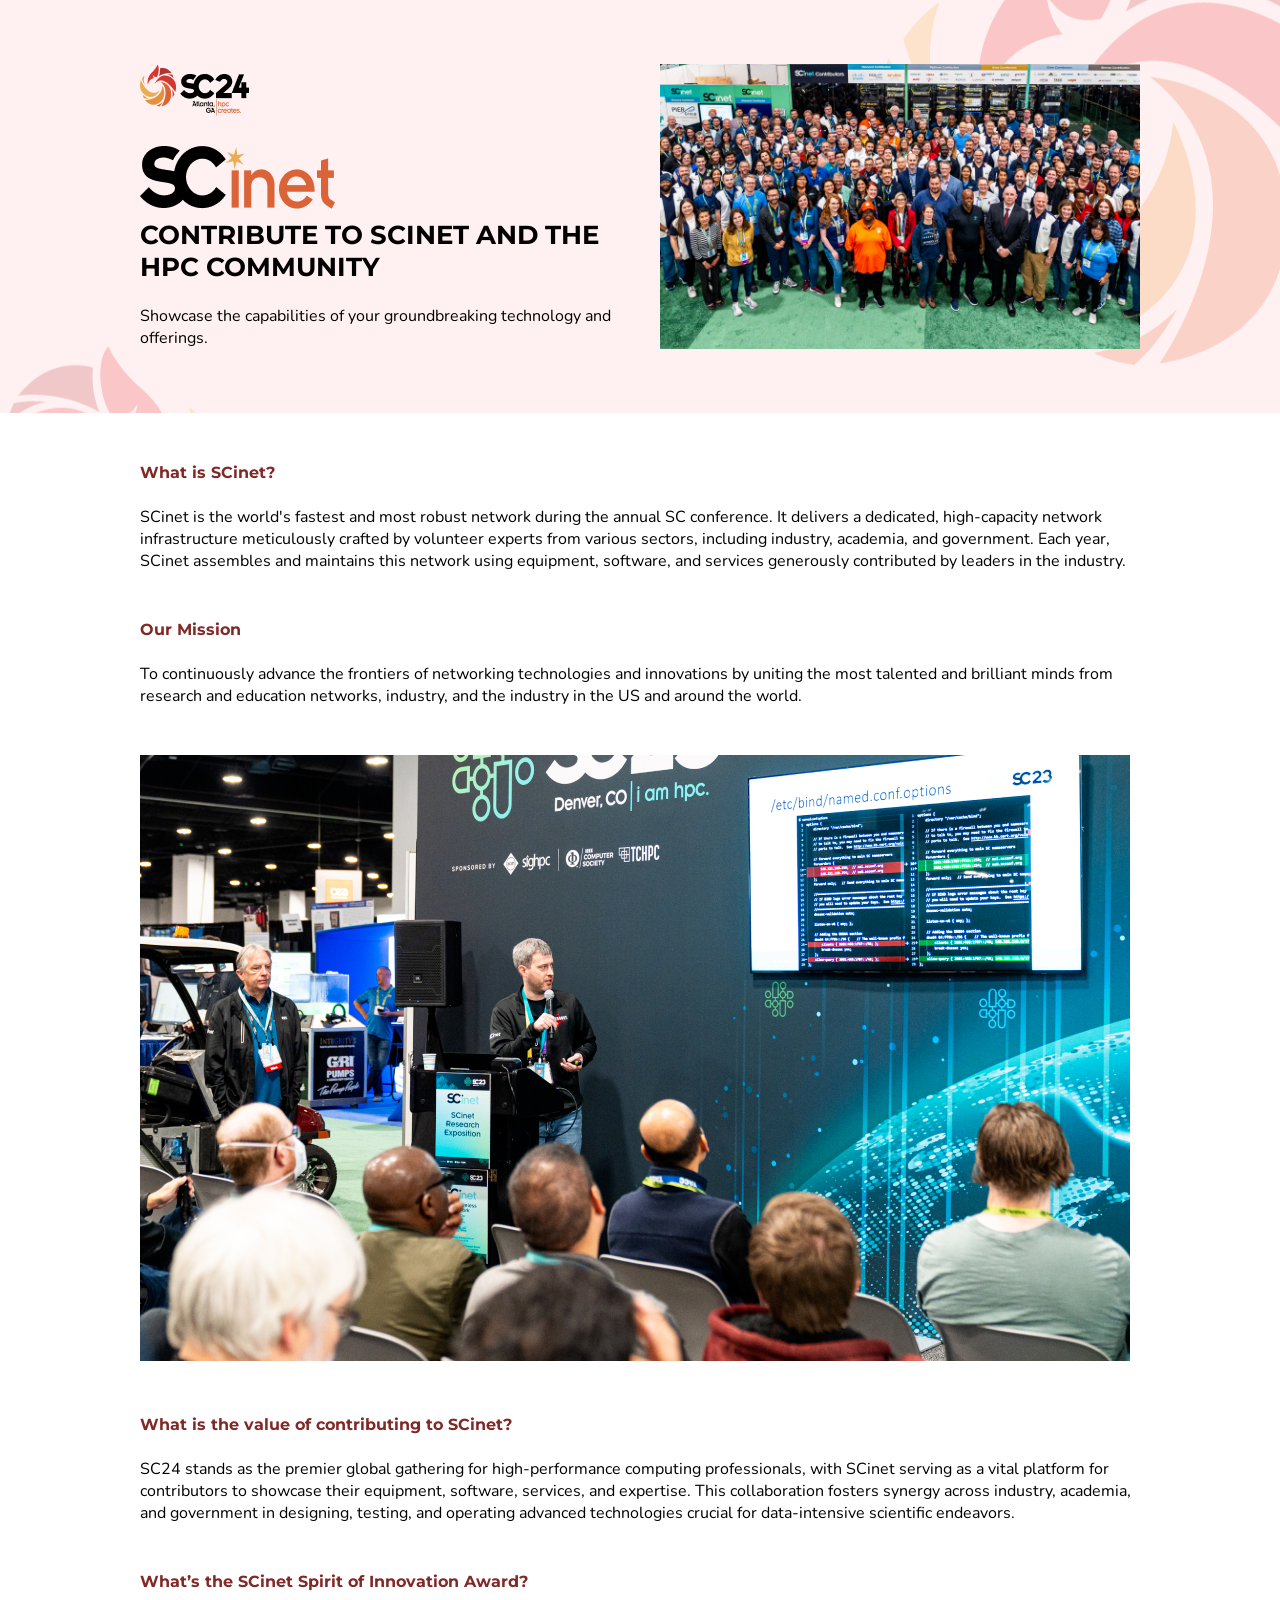
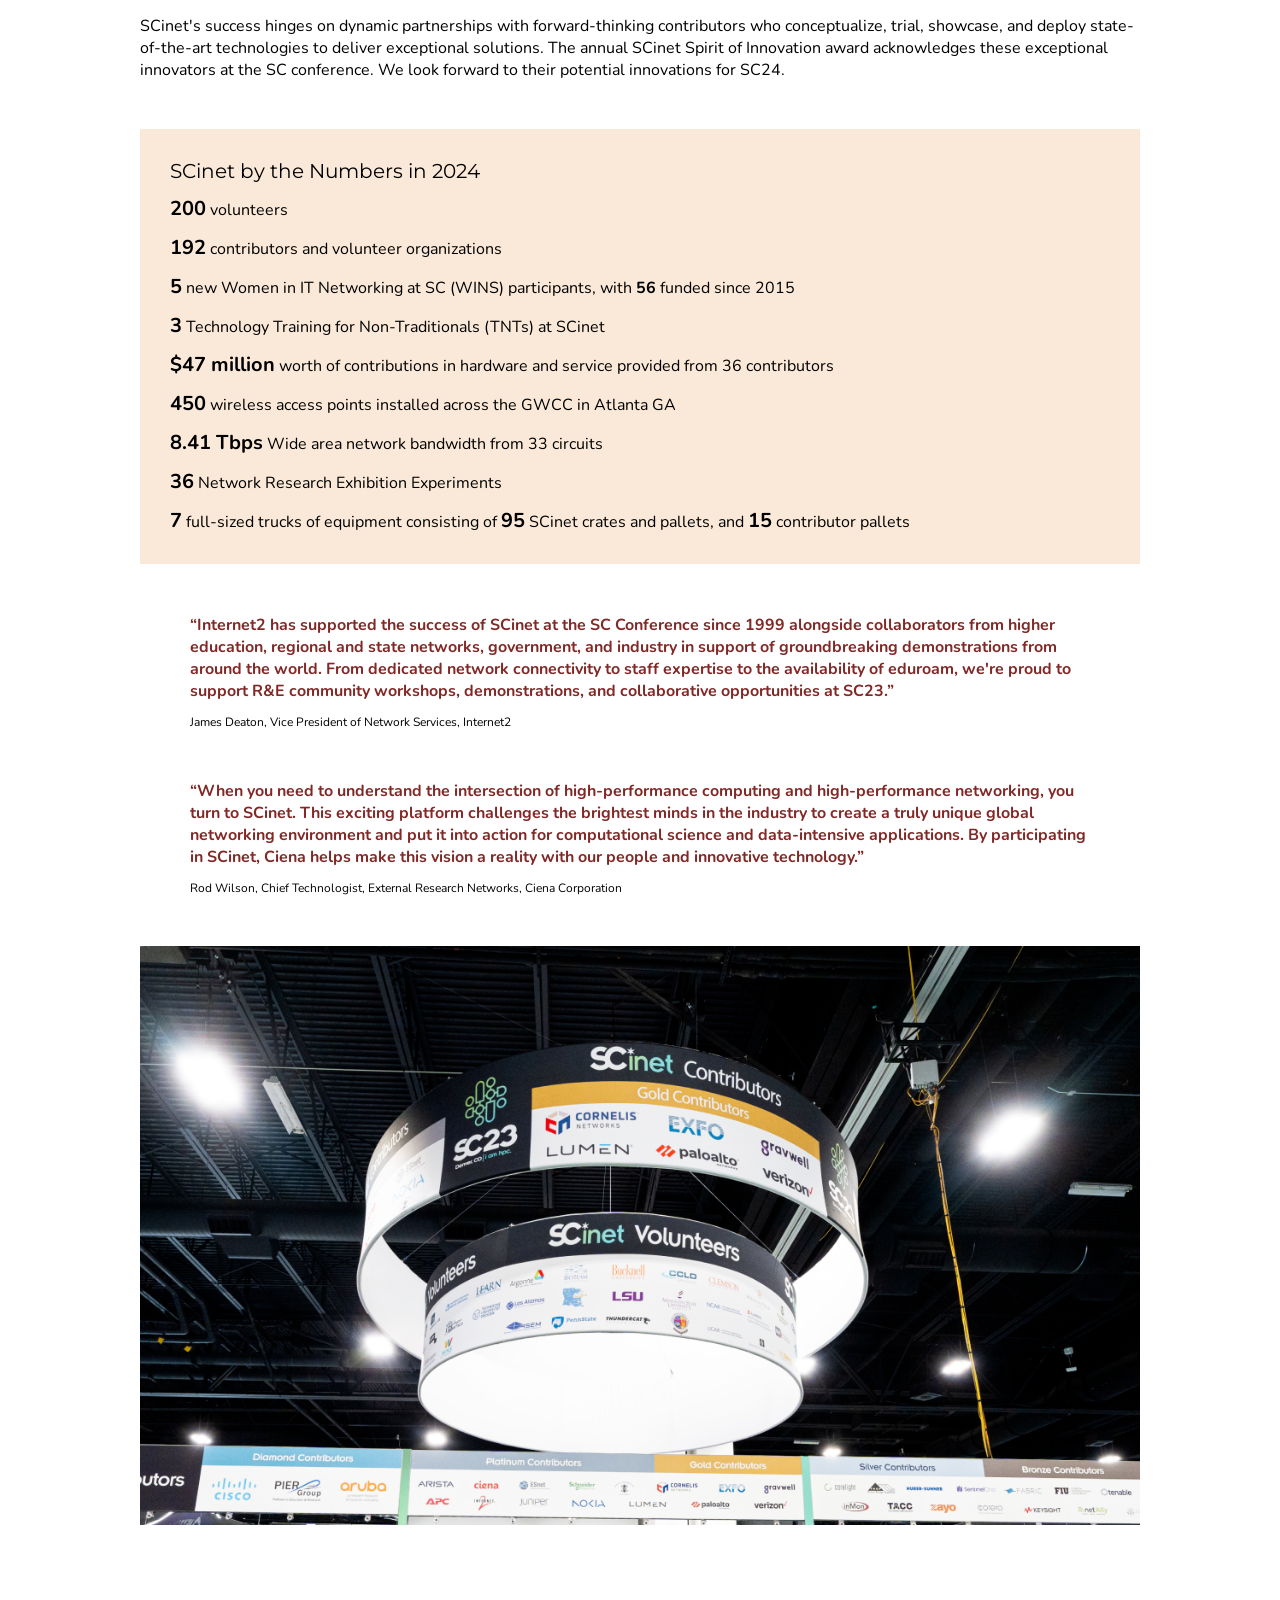
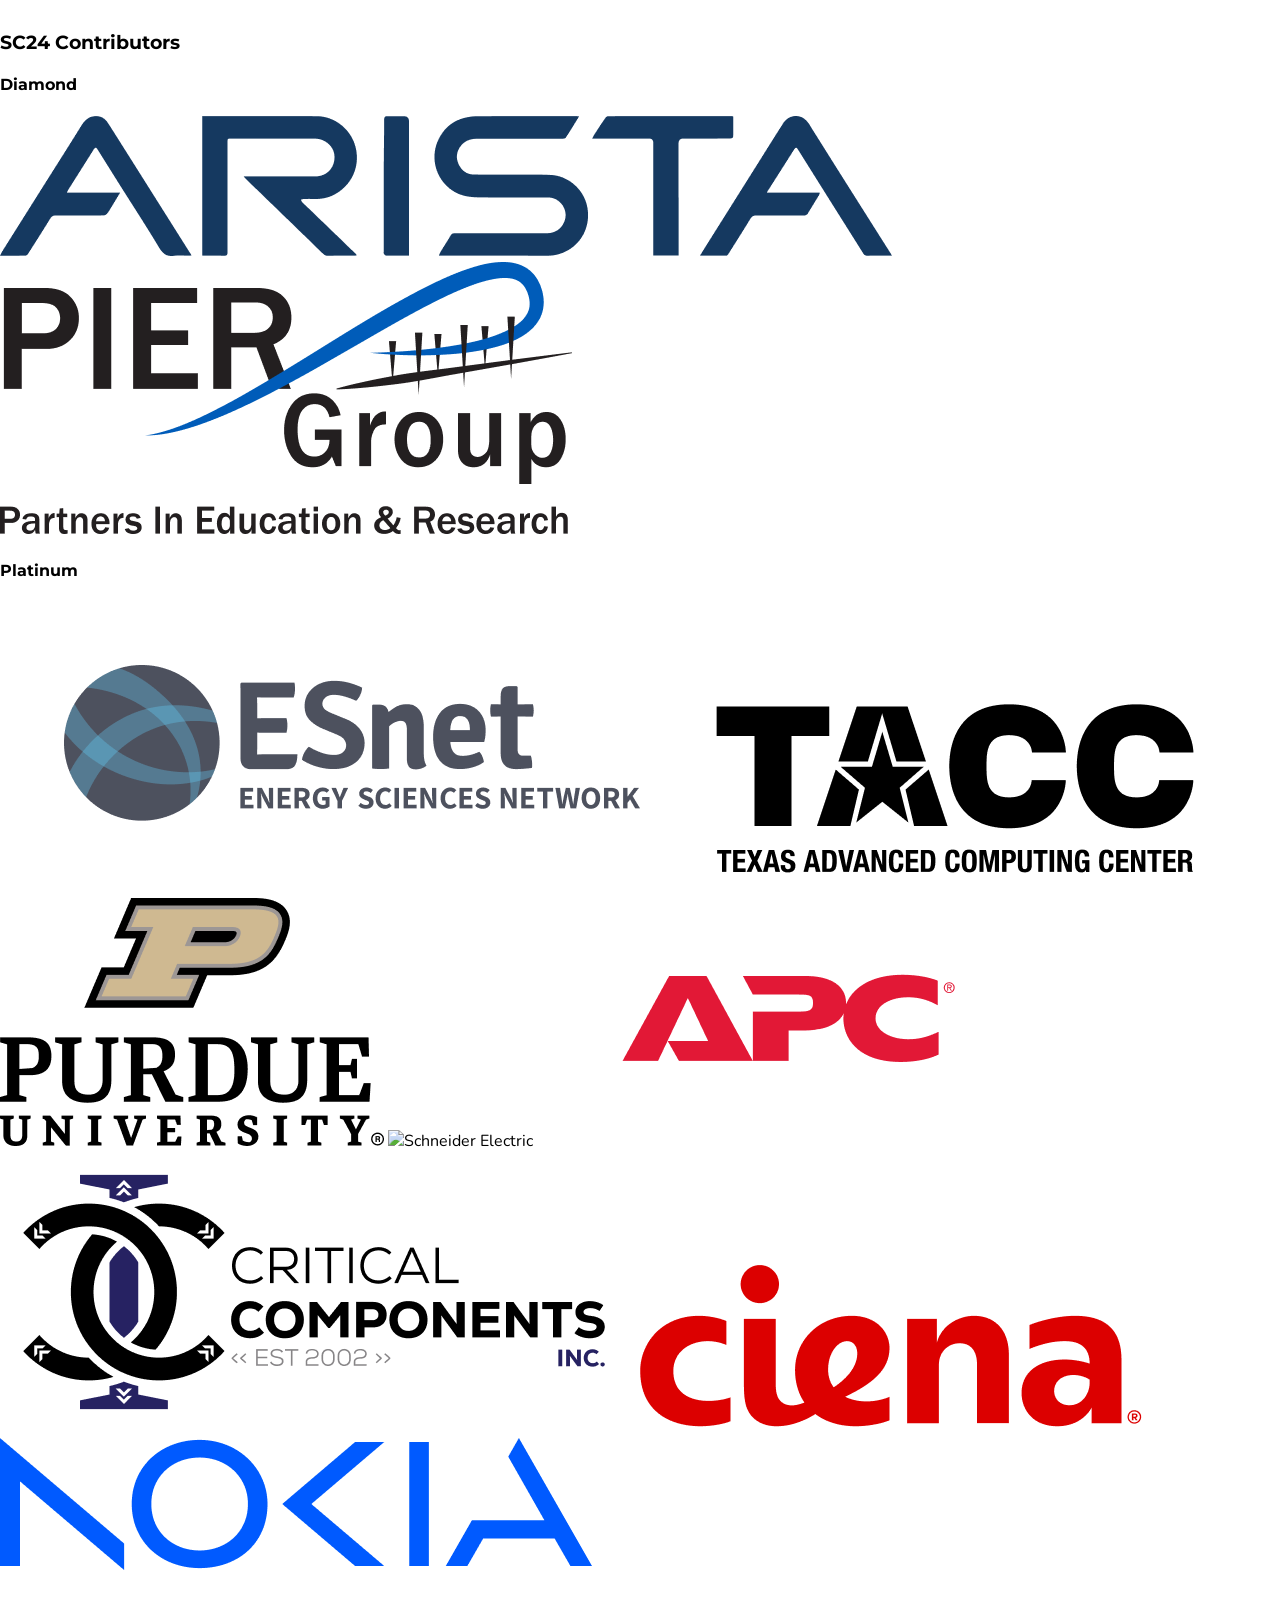
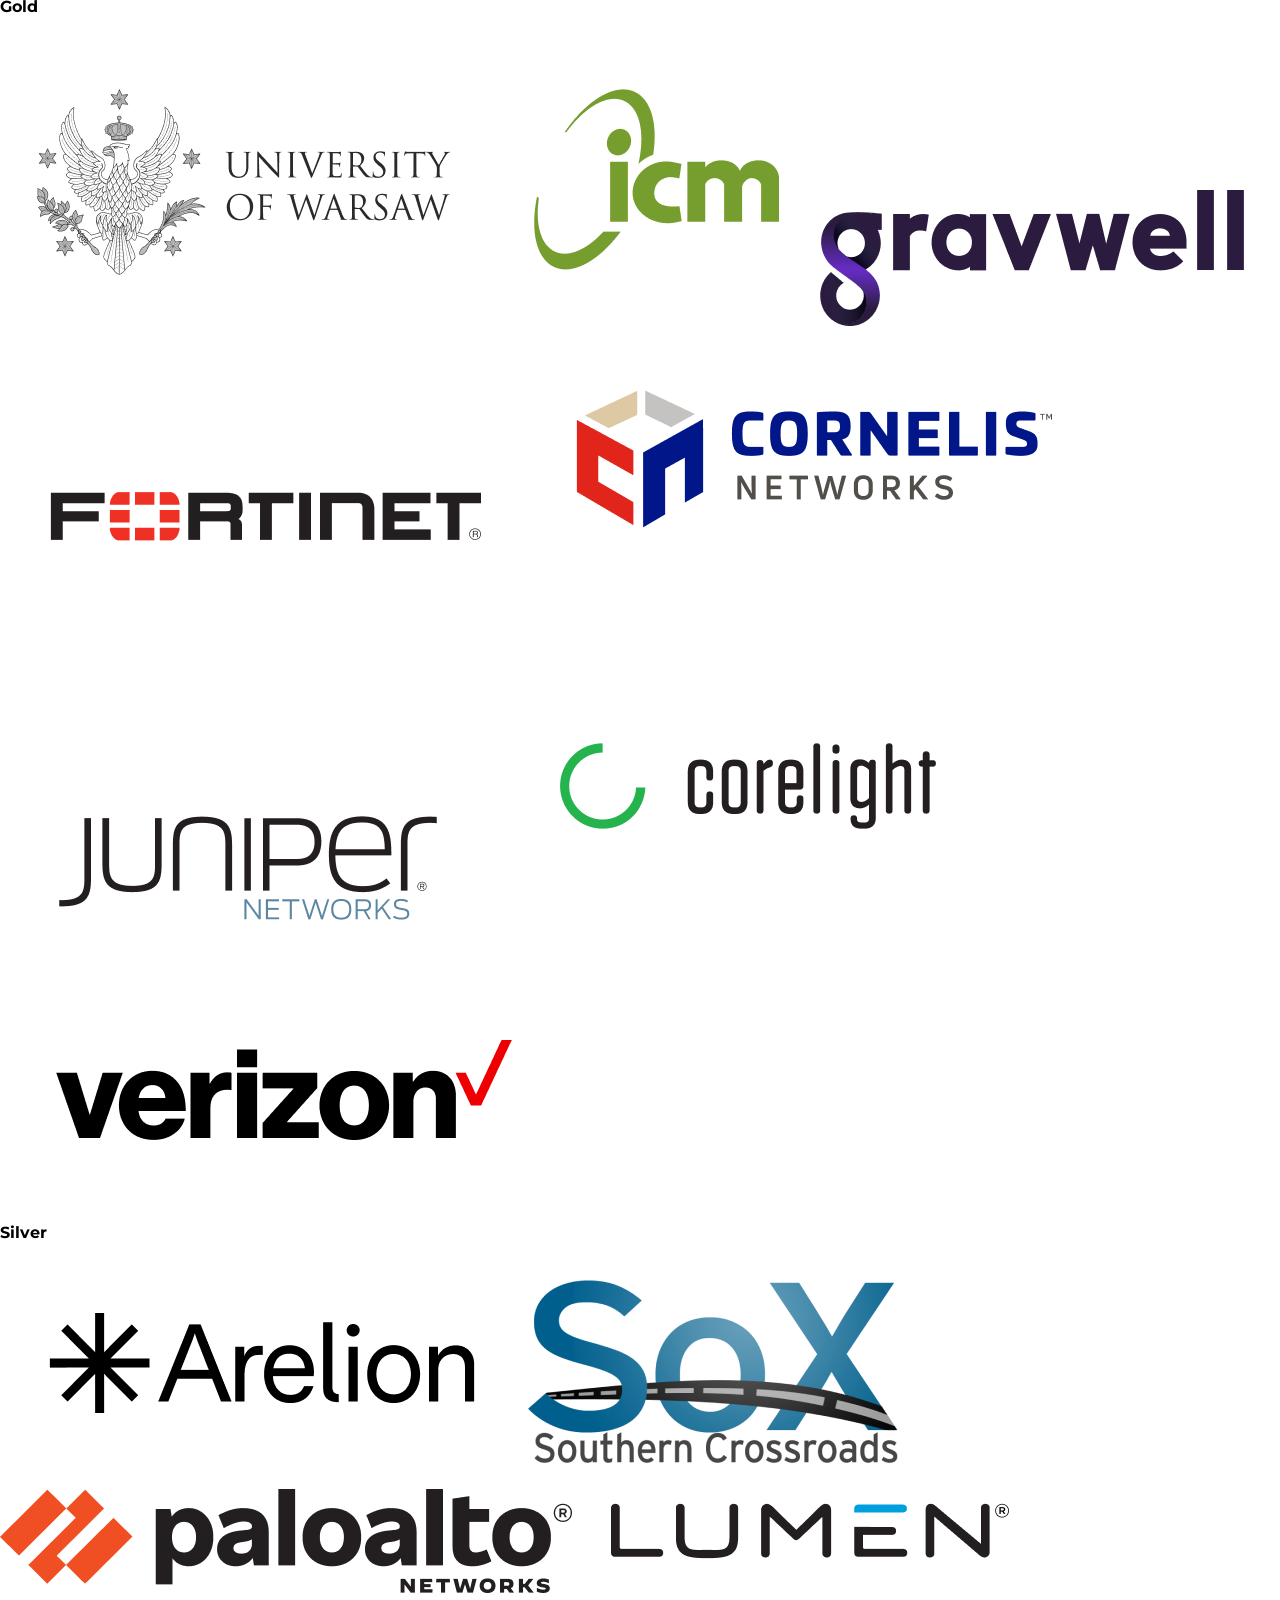
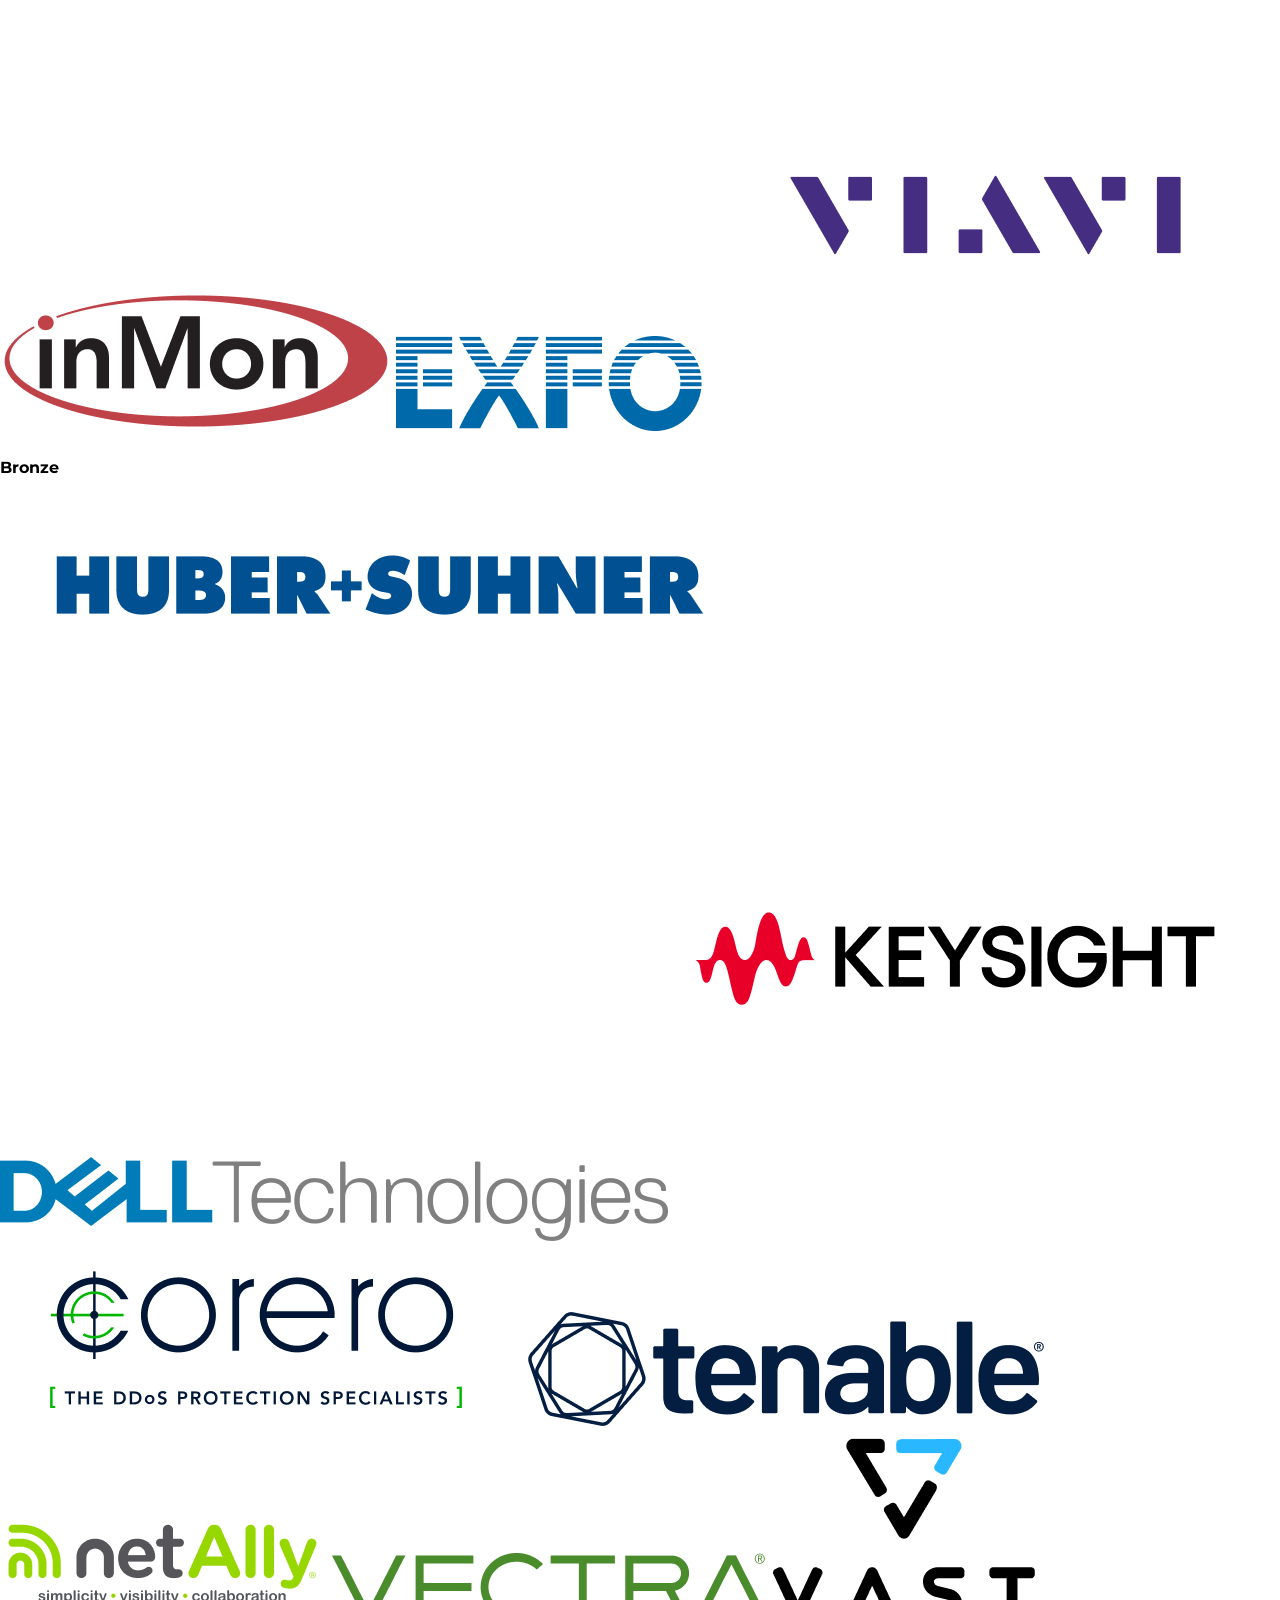
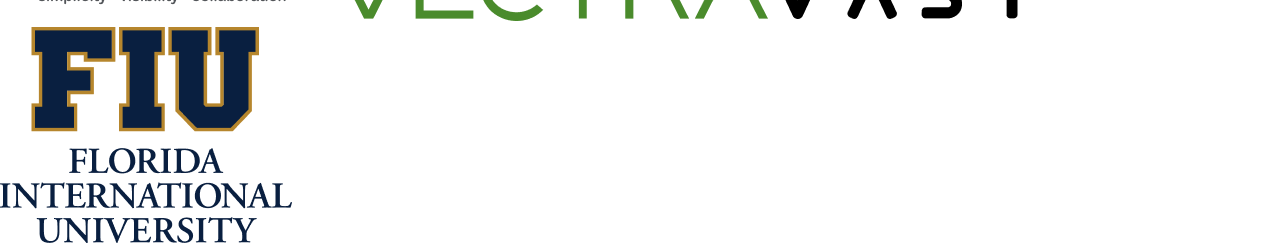
==== public/index.html @ bd1510f1 "feat: callout" ====
<!DOCTYPE html>
<html lang="en">
<head>
	<meta charset="UTF-8">
	<meta name="viewport" content="width=device-width, initial-scale=1.0">
	<title>SciNet 2024</title>
	<link href="https://fonts.googleapis.com/css?family=Montserrat|Nunito" rel="stylesheet" crossorigin>
	<link rel="stylesheet" href="styles.css">
</head>
<body>
	<header class="header">
		<div class="header__content">
			<hgroup class="header__text">
				<h1 class="header__logos">
					<img
						src="./img/logo/sc24.png"
						class="header-logo--minor"
						alt="SC24: Atlanta, GA | HPC Creates.">
					<img
						src="./img/logo/scinet.png"
						class="header-logo--major"
						alt="SCinet">
				</h1>
				<h2>Contribute to SCinet and the HPC Community</h2>
				<p>Showcase the capabilities of your groundbreaking technology and offerings.</p>
			</hgroup>
			<img
				src="./img/photo/group.png"
				alt="Group photo of SCinet attendees"
				class="header__media">
		</div>
	</header>

	<main class="main">
		<section class="main__section">
			<h3 class="main__section-title">
				What is SCinet?
			</h3>
			<p>SCinet is the world's fastest and most robust network during the annual SC conference. It delivers a dedicated, high-capacity network infrastructure meticulously crafted by volunteer experts from various sectors, including industry, academia, and government. Each year, SCinet assembles and maintains this network using equipment, software, and services generously contributed by leaders in the industry.</p>
		</section>

		<section class="main__section">
			<h3 class="main__section-title">
				Our Mission
			</h3>
			<p>To continuously advance the frontiers of networking technologies and innovations by uniting the most talented and brilliant minds from research and education networks, industry, and the industry in the US and around the world.</p>
		</section>

		<img src="./img/photo/presentation.png" alt="A presentation from a SCinet conference event" />

		<section class="main__section">
			<h3 class="main__section-title">
				What is the value of contributing to SCinet?
			</h3>
			<p>SC24 stands as the premier global gathering for high-performance computing professionals, with SCinet serving as a vital platform for contributors to showcase their equipment, software, services, and expertise. This collaboration fosters synergy across industry, academia, and government in designing, testing, and operating advanced technologies crucial for data-intensive scientific endeavors.</p>
		</section>

		<section class="main__section">
			<h3 class="main__section-title">
				What’s the SCinet Spirit of Innovation Award?
			</h3>
			<p>SCinet's success hinges on dynamic partnerships with forward-thinking contributors who conceptualize, trial, showcase, and deploy state-of-the-art technologies to deliver exceptional solutions. The annual SCinet Spirit of Innovation award acknowledges these exceptional innovators at the SC conference. We look forward to their potential innovations for SC24.</p>
		</section>

		<div class="main__section callout">
			<h3 class="callout__title">
				SCinet by the Numbers in 2024
			</h3>
			<ul class="callout__list">
				<li><em>200</em> volunteers</li>
				<li><em>192</em> contributors and volunteer organizations</li>
				<li><em>5</em> new Women in IT Networking at SC (WINS) participants, with <strong>56</strong> funded since 2015</li>
				<li><em>3</em> Technology Training for Non-Traditionals (TNTs) at SCinet</li>
				<li><em>$47 million</em> worth of contributions in hardware and service provided from 36 contributors</li>
				<li><em>450</em> wireless access points installed across the GWCC in Atlanta GA</li>
				<li><em>8.41 Tbps</em> Wide area network bandwidth from 33 circuits</li>
				<li><em>36</em> Network Research Exhibition Experiments</li>
				<li><em>7</em> full-sized trucks of equipment consisting of <em>95</em> SCinet crates and pallets, and <em>15</em> contributor pallets</li>
			</ul>
		</div>

		<figure class="quote">
			<blockquote class="quote__text">
				<p>“Internet2 has supported the success of SCinet at the SC Conference since 1999 alongside collaborators from higher education, regional and state networks, government, and industry in support of groundbreaking demonstrations from around the world. From dedicated network connectivity to staff expertise to the availability of eduroam, we're proud to support R&E community workshops, demonstrations, and collaborative opportunities at SC23.”</p>
			</blockquote>
			<p class="quote__author">James Deaton, Vice President of Network Services, Internet2</p>
		</figure>

		<figure class="quote">
			<blockquote class="quote__text">
				<p>“When you need to understand the intersection of high-performance computing and high-performance networking, you turn to SCinet. This exciting platform challenges the brightest minds in the industry to create a truly unique global networking environment and put it into action for computational science and data-intensive applications. By participating in SCinet, Ciena helps make this vision a reality with our people and innovative technology.”</p>
			</blockquote>
			<p class="quote__author">Rod Wilson, Chief Technologist, External Research Networks, Ciena Corporation</p>
		</figure>

		<img src="./img/photo/contributors.png" alt="Contributor logos as seen in the air during a conference" />
	</main>

	<footer>
		<div class="footer-contributors">
			<h3>SC24 Contributors</h2>
			<div class="contributor-tier diamond">
				<h4>Diamond</h4>
				<img src="./img/logo/arista.png" alt="Arista">
				<img src="./img/logo/pier-group.png" alt="Pier Group">
			</div>

			<div class="contributor-tier platinum">
				<h4>Platinum</h4>
				<img src="./img/logo/esnet.png" alt="ESnet">
				<img src="./img/logo/tacc.png" alt="TACC">
				<img src="./img/logo/purdue-university.png" alt="Purdue University">
				<img src="./img/logo/schneider-electirc.png" alt="Schneider Electric">
				<img src="./img/logo/apc.png" alt="APC">
				<img src="./img/logo/crit-components.png" alt="Crit Components">
				<img src="./img/logo/ciena.png" alt="Ciena">
				<img src="./img/logo/nokia.png" alt="Nokia">
			</div>

			<div class="contributor-tier gold">
				<h4>Gold</h4>
				<img src="./img/logo/university-of-warsaw-and-icm.png" alt="University of Warsaw">
				<img src="./img/logo/gravwell.png" alt="Gravwell">
				<img src="./img/logo/fortinet.png" alt="Fortinet">
				<img src="./img/logo/cornelis.png" alt="Cornelis Networks">
				<img src="./img/logo/juniper.png" alt="Juniper Networks">
				<img src="./img/logo/corelight.png" alt="Corelight">
				<img src="./img/logo/verizon.png" alt="Verizon">
			</div>

			<div class="contributor-tier silver">
				<h4>Silver</h4>
				<img src="./img/logo/arelion.png" alt="Arelion">
				<img src="./img/logo/sox.png" alt="SoX">
				<img src="./img/logo/paloalto.png" alt="Palo Alto Networks">
				<img src="./img/logo/lumen.png" alt="Lumen">
				<img src="./img/logo/inmon.png" alt="inMon">
				<img src="./img/logo/exfo.png" alt="EXFO">
				<img src="./img/logo/viavi.png" alt="Viavi">
			</div>

			<div class="contributor-tier bronze">
				<h4>Bronze</h4>
				<img src="./img/logo/huber-suhner.png" alt="Huber+Suhner">
				<img src="./img/logo/dell.png" alt="Dell Technologies">
				<img src="./img/logo/keysight.png" alt="Keysight">
				<img src="./img/logo/corero.png" alt="Corero">
				<img src="./img/logo/tenable.png" alt="Tenable">
				<img src="./img/logo/netally.png" alt="netAlly">
				<img src="./img/logo/vectra.png" alt="Vectra">
				<img src="./img/logo/vast.png" alt="VAST">
				<img src="./img/logo/fiu.png" alt="Florida International University">
			</div>
		</div>
	</footer>
</body>
</html>
---- public/styles.css ----
:root {
	/* Color */
	--color-text: #000;
	--color-bg: #fff;
	--color-main-bold-txt: #812927;
	--color-header-bg: #FFF1F1;
	--color-callout-txt: #000;
	--color-callout-bg: rgba(227, 146, 61, 0.2);

	/* Font */
	--font-family-heading:
	Montserrat, montserrat, "Source Sans", "Helvetica Neue", Helvetica, "Arial Black", Arial, sans-serif;
	--font-family-regular:
	Nunito, -apple-system, "San Francisco", BlinkMacSystemFont, "Segoe UI", "Helvetica Neue", Helvetica, Arial, sans-serif;

	/* Layout */
	--content-max-width: 1200px;
	--footer-max-width: 1000px;
	--header-image-min-width: 300px;
	--content-padding-inline: 100px;
}
@media (max-width: 640px) {
	:root {
		--content-padding-inline: 8vw;
	}
}





/* GENERIC */

* { box-sizing: border-box; }





/* ELEMENTS */

/* To allow `rem` units with simple math, but respect user custom font size */
html { font-size: 62.5%; }
body { font-size: 1.6rem; }
@media (max-width: 185px) {
	body { font-size: 7vw; }
}

/* To adjust text rendering */
body {
	-moz-osx-font-smoothing: grayscale;
	-webkit-font-smoothing: antialiased;

	text-rendering: optimizeLegibility;
	text-size-adjust: none;
}

/* To set baseline property values */
body {
	margin: 0;

	background-color: var(--color-bg);
	color: var(--color-text);

	font-family: var(--font-family-regular);
}
h1, h2, h3, h4, h5, h6 {
	font-family: var(--font-family-heading);
}

/* To avoid image overflow */
img {
	max-width: 100%;
}

/* To avoid extra space after text at end of a section */
:is(p, li):first-child { margin-top: 0; }
:is(p, li):last-child { margin-bottom: 0; }





/* COMPONENTS */



/* Header */

.header {
	background-color: var(--color-header-bg);
	background-image: url("./img/header_bg.png");
	background-size: cover;
	background-position: center;

	padding-block: 5vw; /* approx. 65px when screen is 1280px wide */
}
@media (max-width: 240px) {
	.header {
		padding-block: 10vw;
	}
}

.header__content {
	max-width: var(--content-max-width);
	margin-inline: auto;
	padding-inline: var(--content-padding-inline);

	display: grid;
	grid-template-columns: repeat(
		auto-fit, minmax( min( 100%, var(--header-image-min-width)), 1fr )
	);
	column-gap: 40px;
	row-gap: 20px;
}
@media (max-width: 240px) {
	.header__content {
		column-gap: 3.125vw;
		row-gap: 1.5625vw;
	}
}
.header__content .header__media {
	min-width: 0;
}

.header__logos {
	display: flex;
	flex-direction: column;
	align-items: start;
	gap: 30px;
}
h1.header__logos {
	margin-block: 0;
}
.header__logos + h2 {
	font-size: 2.6rem;
	margin-top: 10px;
}
@media (max-width: 240px) {
	.header__logos + h2 {
		font-size: 10vw;
	}
}

.header__content h2 {
	text-transform: uppercase;
}

.header__media {
	width: 100%;
	height:100%;
	object-fit: cover;
}



/* Main Content */

.main {
	max-width: var(--content-max-width);
	margin-block: 50px 100px;
	margin-inline: auto;
	padding: 0 var(--content-padding-inline);
}

.main__section {
	margin-block: 3em;
}
.main__section-title {
	color: var(--color-main-bold-txt);
	font-size: 1em;
	margin-block: 0 1.5em;
}
.main__section:first-child .main__section-title {
	margin-block-start: unset;
}



/* Callout */

.callout {
	background: var(--color-callout-bg);

	padding: 30px;
}
.callout__title {
	margin-block: unset;
	font-weight: normal;
	font-size: 2.0rem;
}
.callout__list {
	list-style-type: none;
	margin-block: unset;
	padding-inline-start: unset;
}
/* FAQ: Reduced specificity so ELEMENTS styles can remove margin */
.callout__list li:not(:last-child) {
	margin-block: 0.75em;
}
.callout__list em {
	font-size: 2.0rem;
	font-style: normal;
	font-weight: bold;
}



/* Quote */

.quote {
	margin: 50px;
}
.quote__text {
	margin: unset;

	color: var(--color-main-bold-txt);
	font-weight: bold;
}
.quote__author {
	margin-top: 1em;

	font-size: 1.2rem;
}





/* FOOTER */

.site-footer {
	margin-top: 4rem;
	border-top: 4px solid var(--color-text);
	max-width: var(--footer-max-width);
	margin: 0 auto;
	padding: 0 1rem;
	display: flex;
	flex-direction: column;
	align-items: center;
}

.section-title {
	text-align: center;
	margin: 2rem 0;
}

.logo-grid {
	display: flex;
	flex-wrap: wrap;
	gap: 2rem;
	justify-content: center;
}
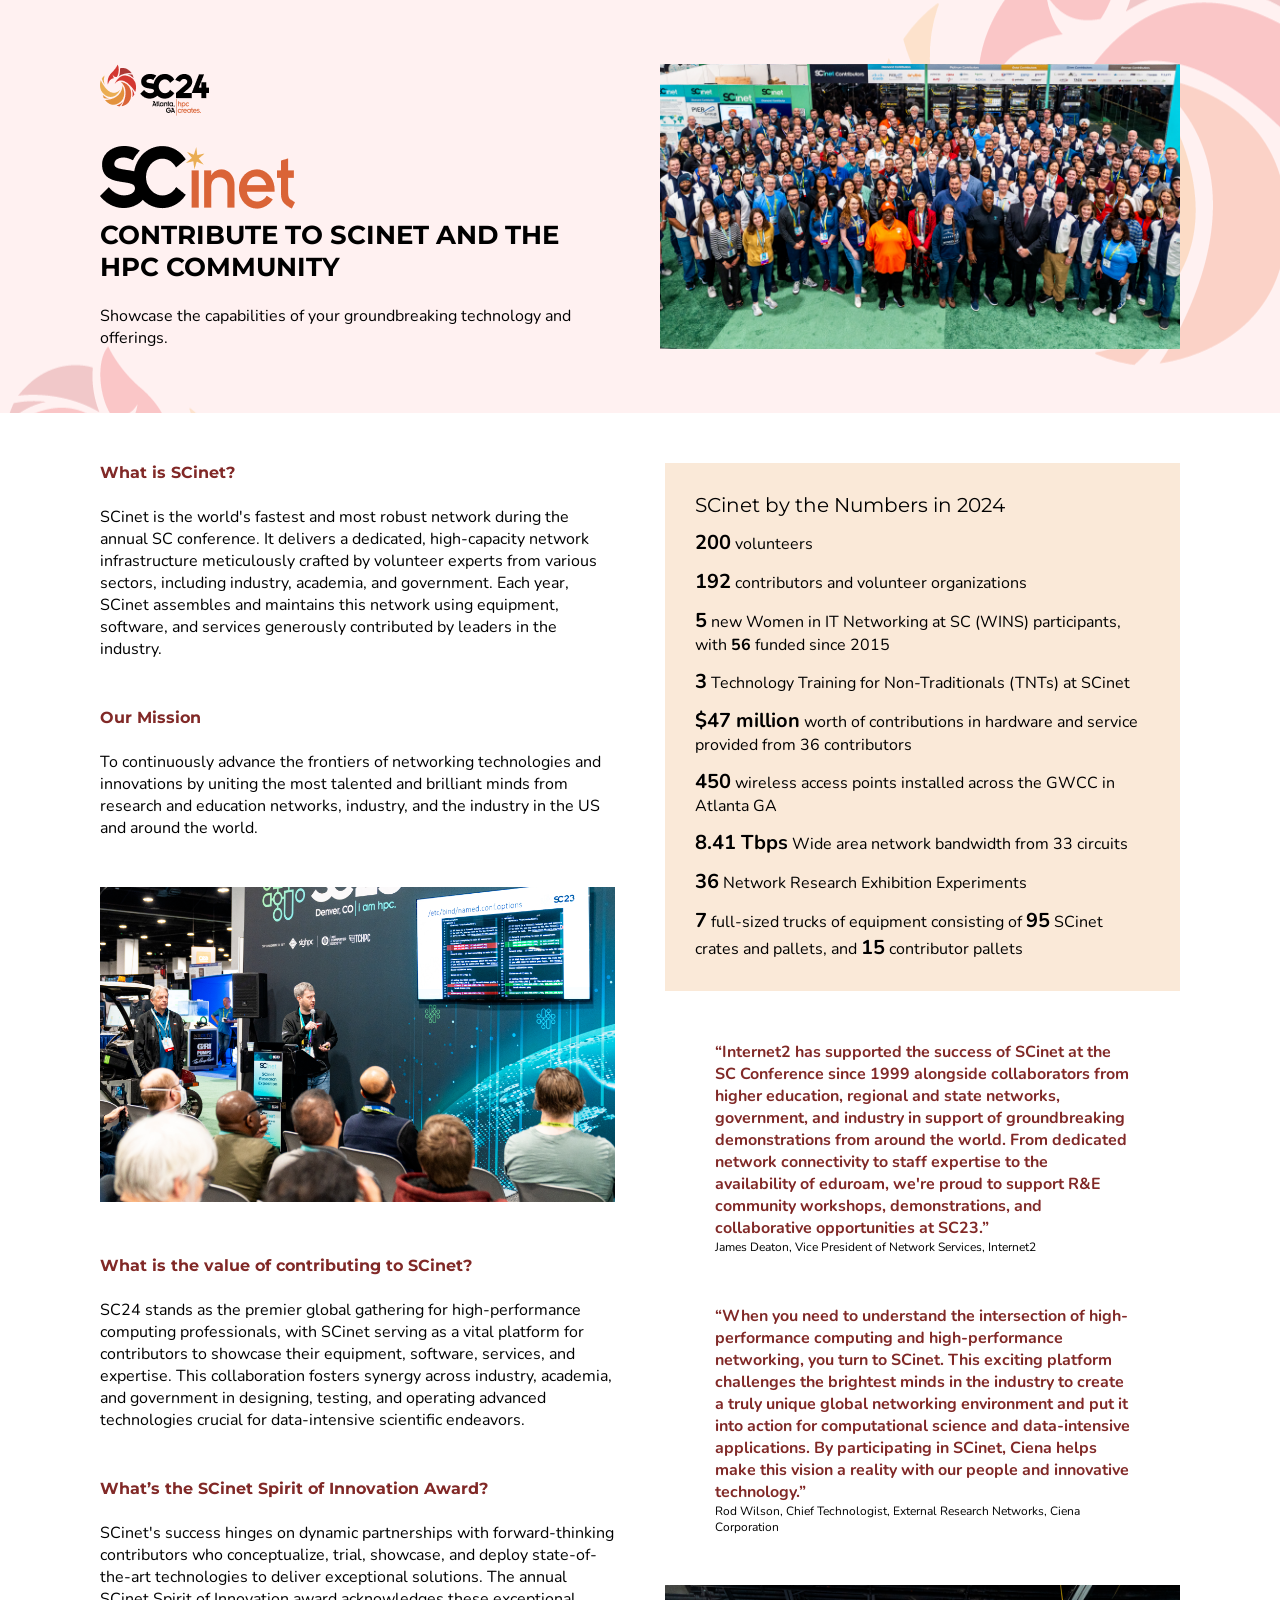
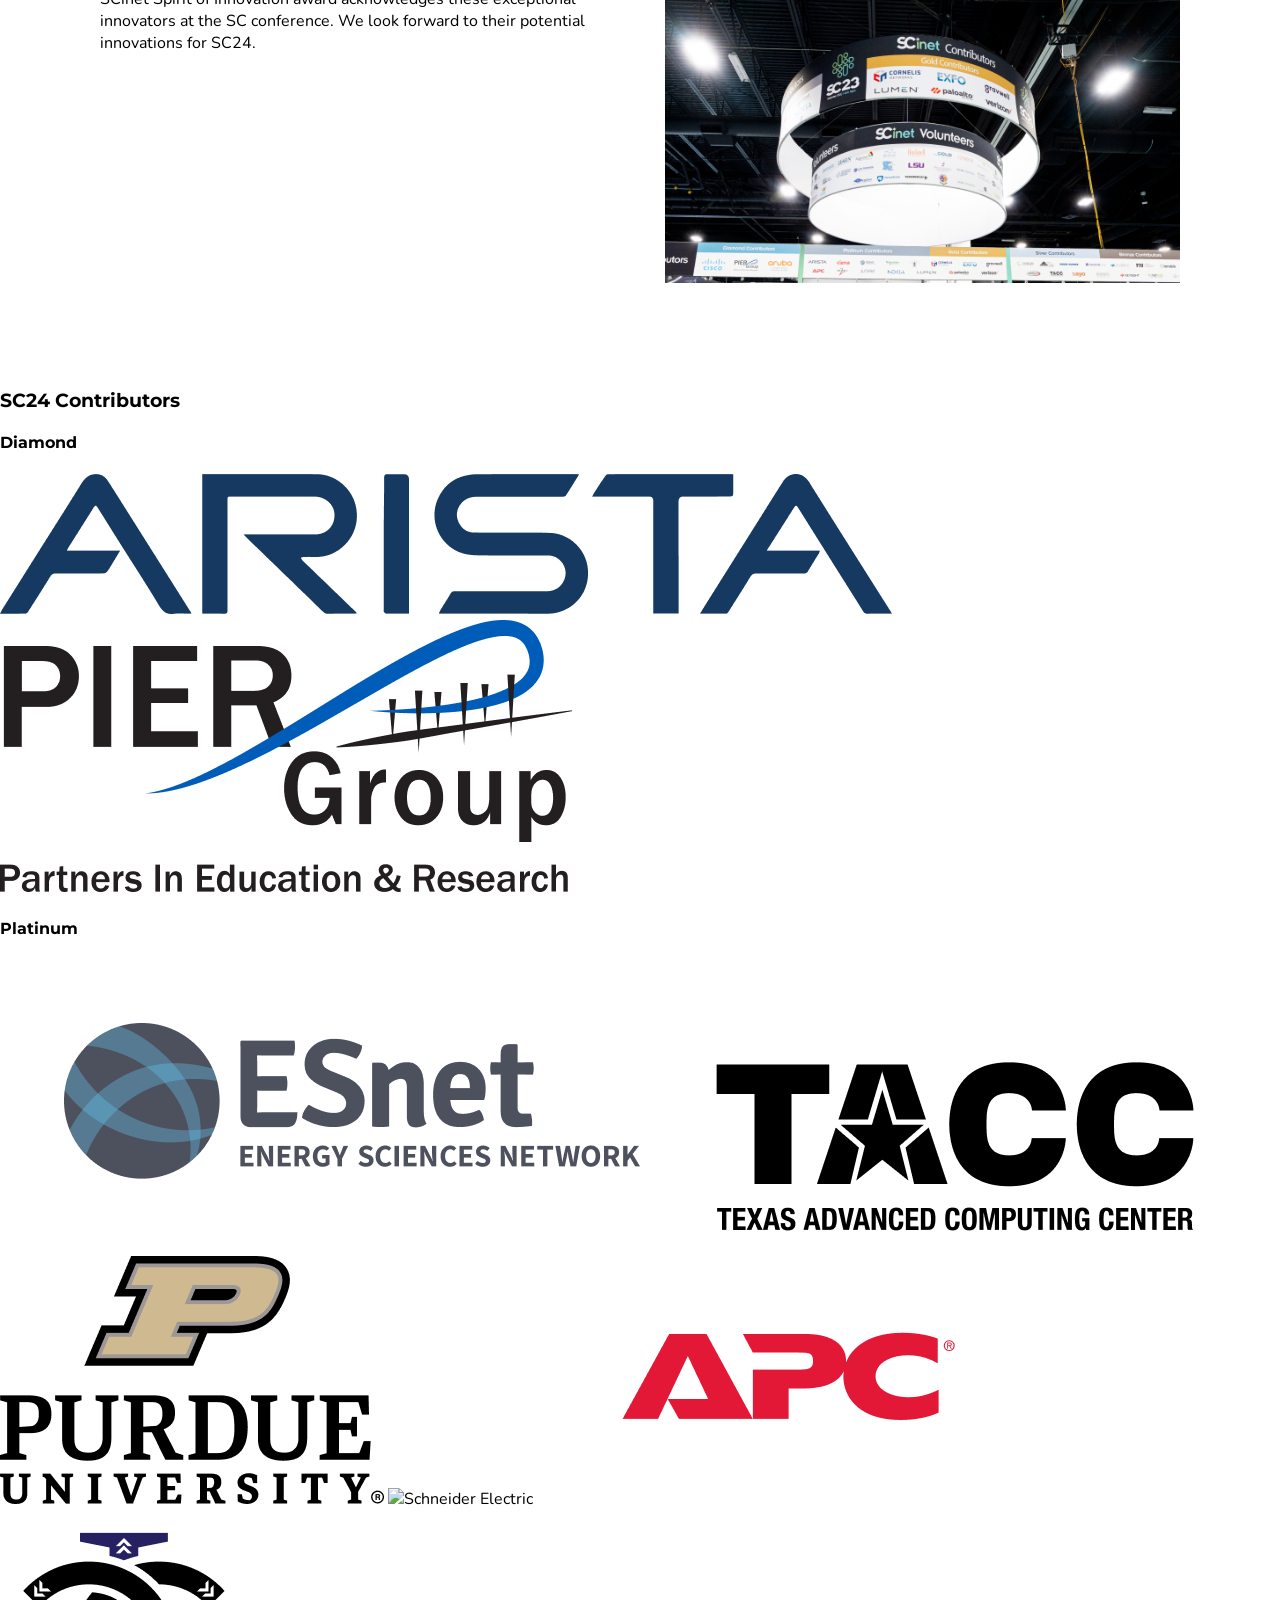
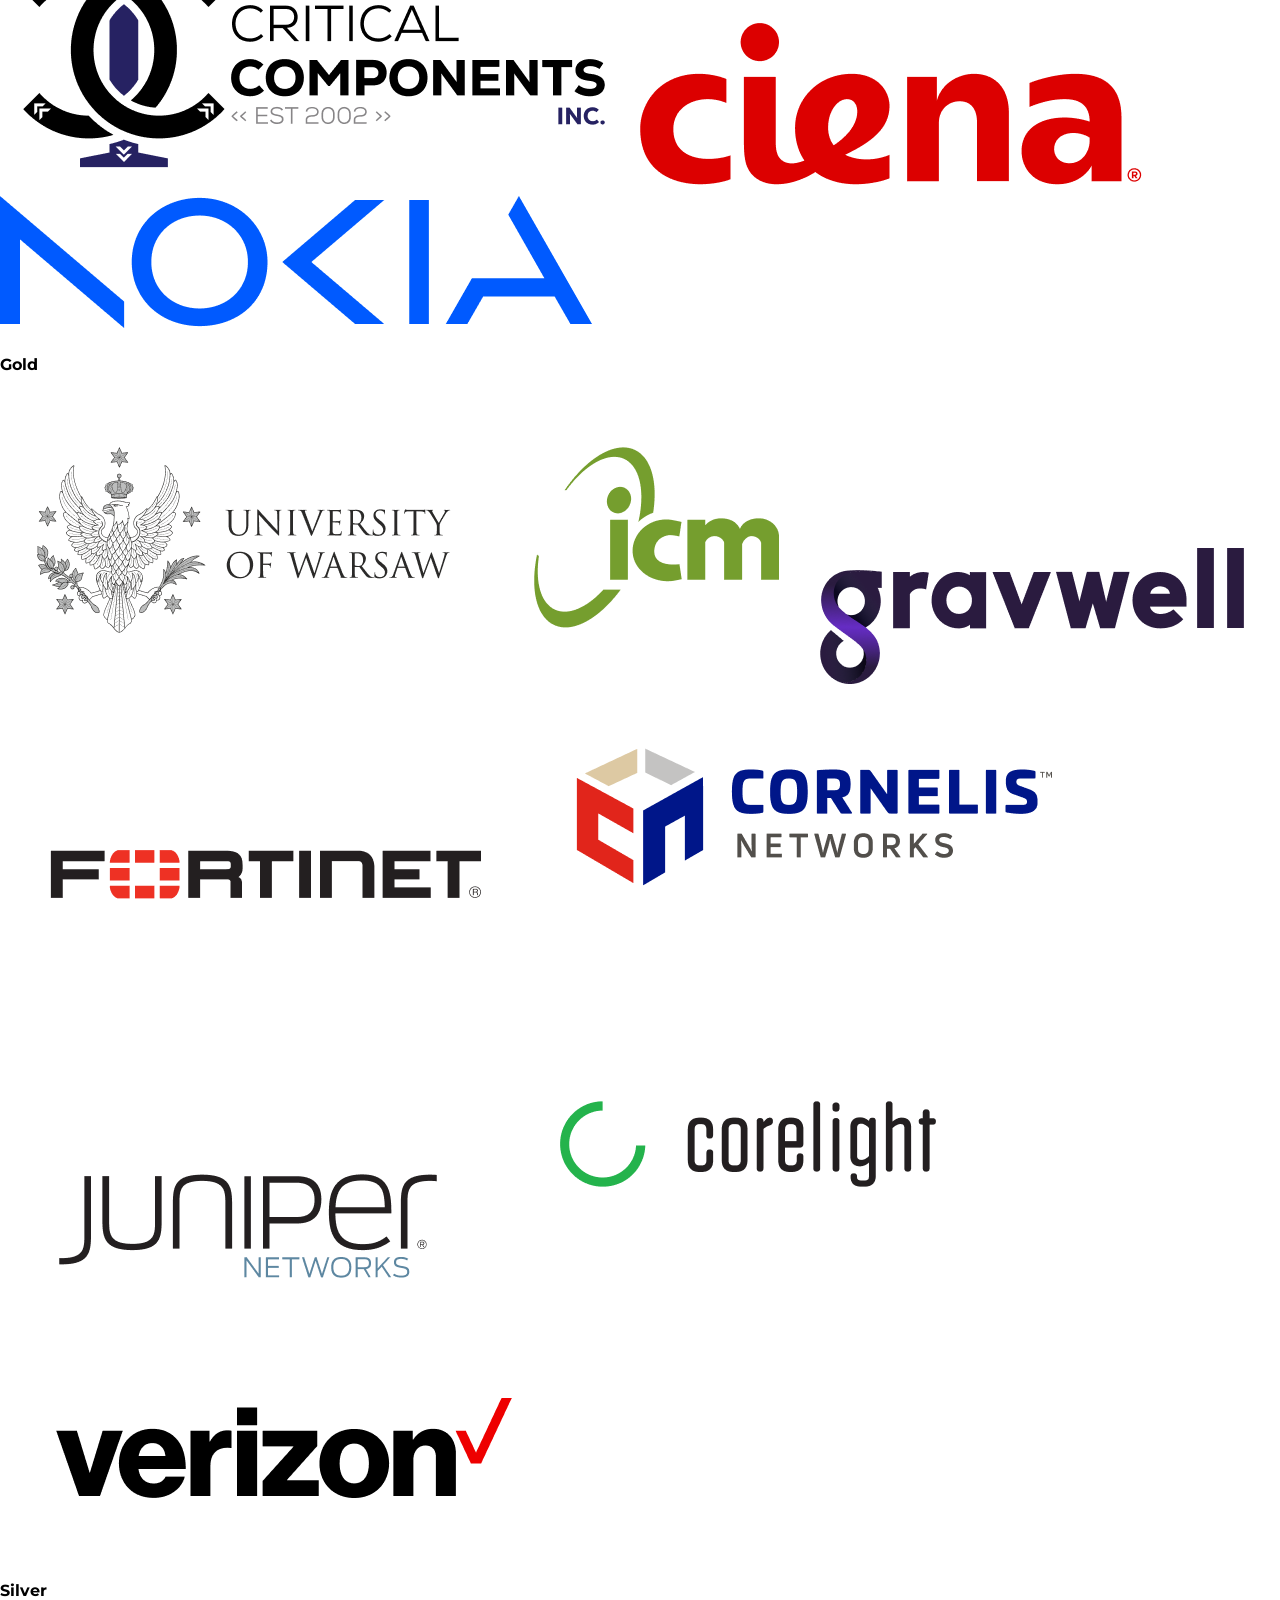
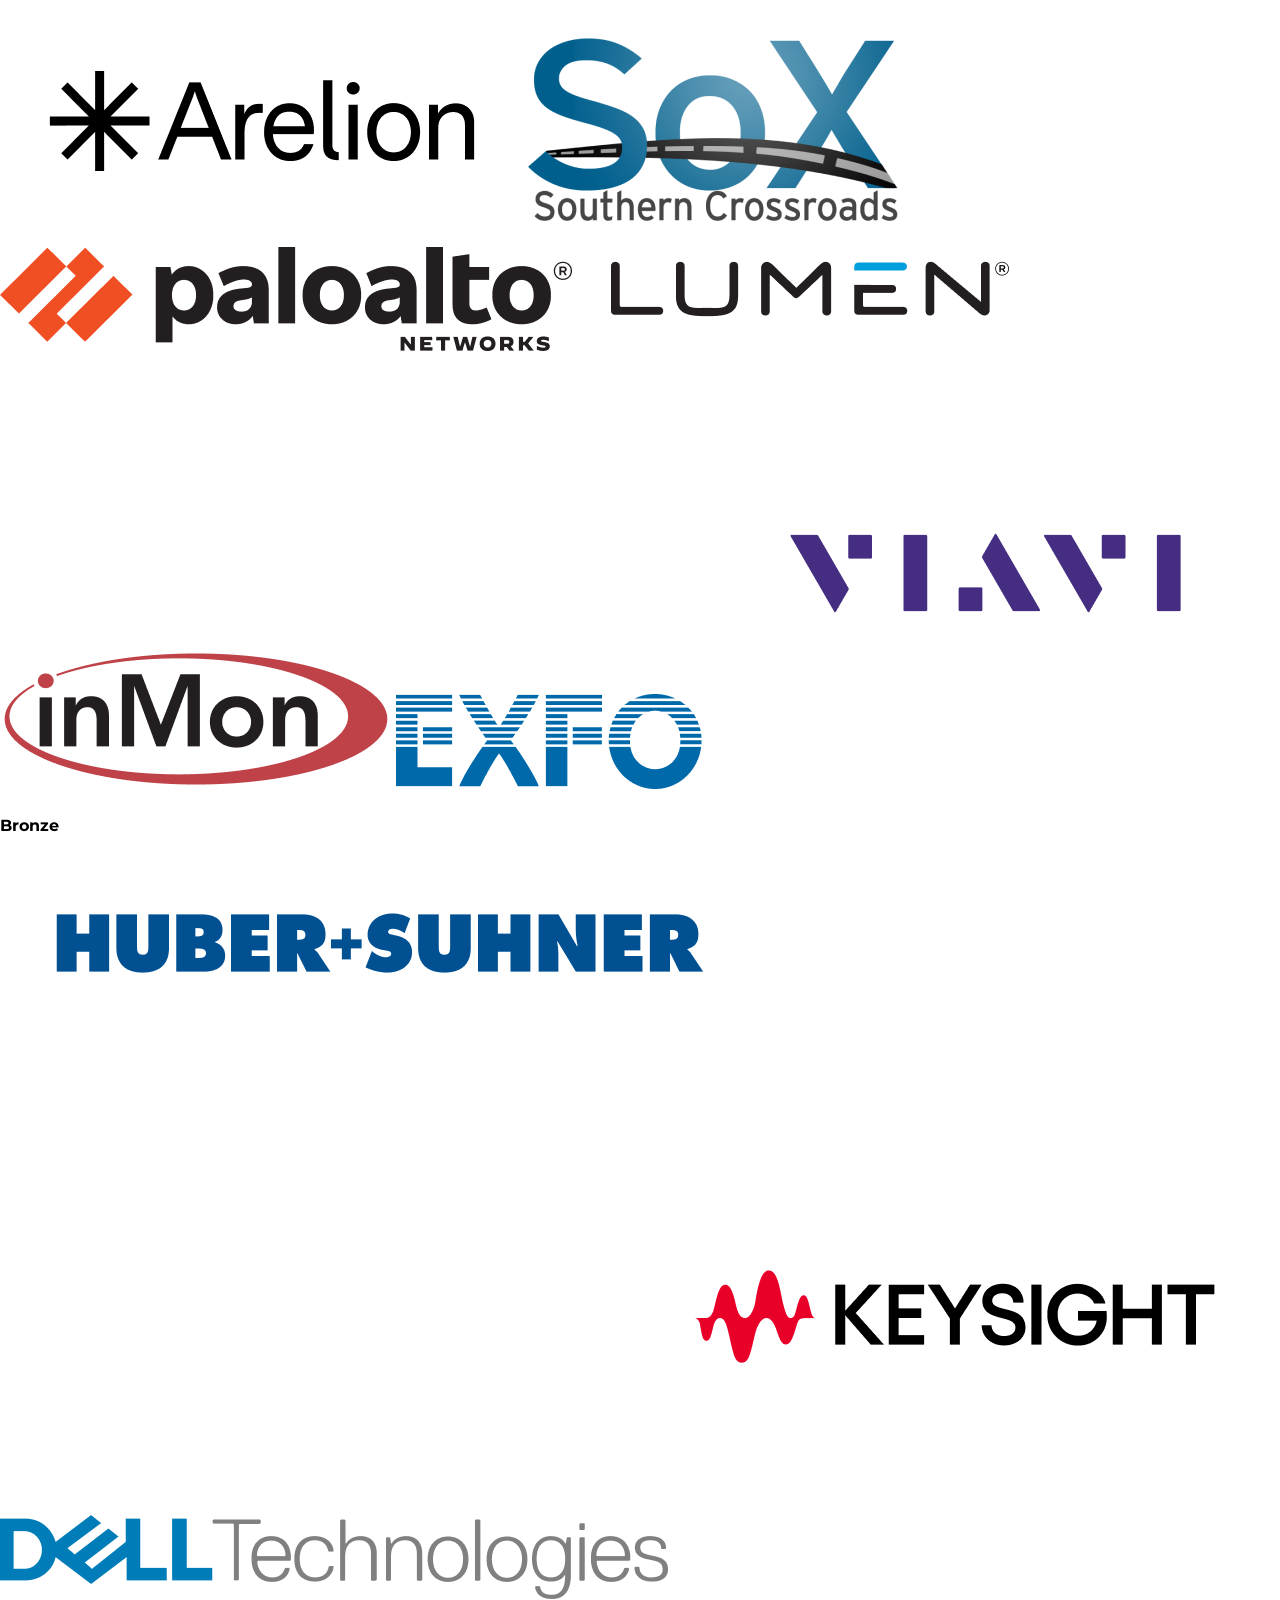
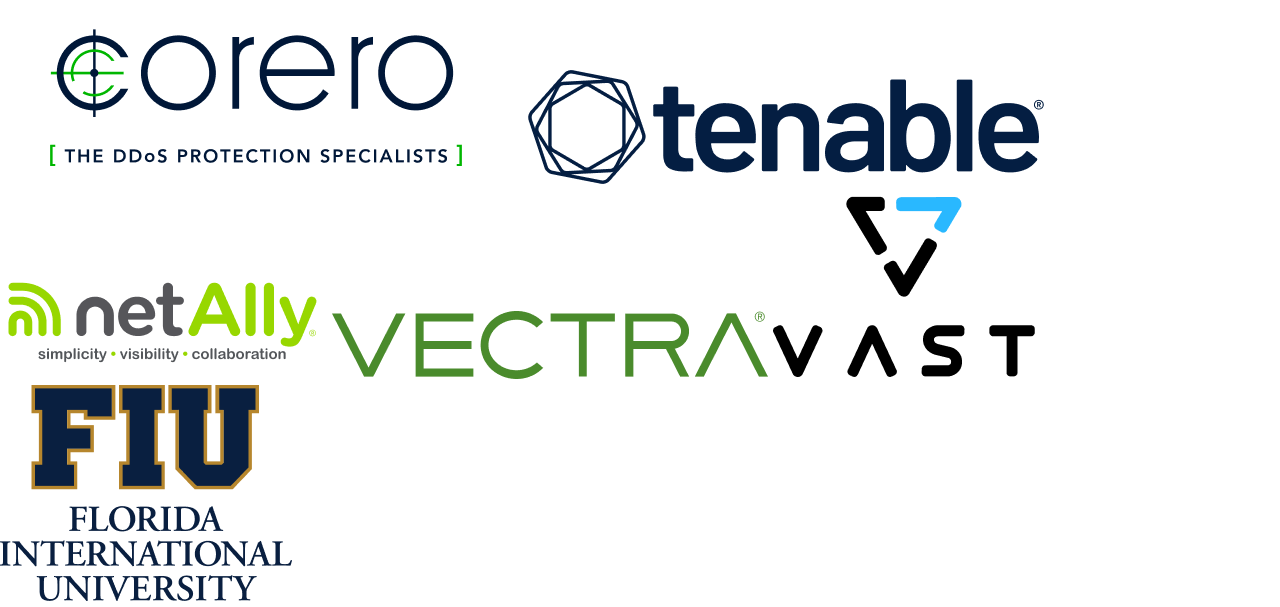
==== commit 3a6de942: "feat: 2-column layout" ====
--- a/public/index.html
+++ b/public/index.html
@@ -33,67 +33,74 @@
 
 	<main class="main">
 		<section class="main__section">
-			<h3 class="main__section-title">
-				What is SCinet?
-			</h3>
-			<p>SCinet is the world's fastest and most robust network during the annual SC conference. It delivers a dedicated, high-capacity network infrastructure meticulously crafted by volunteer experts from various sectors, including industry, academia, and government. Each year, SCinet assembles and maintains this network using equipment, software, and services generously contributed by leaders in the industry.</p>
+
+			<article class="main__article">
+				<h3 class="main__article-title">
+					What is SCinet?
+				</h3>
+				<p>SCinet is the world's fastest and most robust network during the annual SC conference. It delivers a dedicated, high-capacity network infrastructure meticulously crafted by volunteer experts from various sectors, including industry, academia, and government. Each year, SCinet assembles and maintains this network using equipment, software, and services generously contributed by leaders in the industry.</p>
+			</article>
+
+			<article class="main__article">
+				<h3 class="main__article-title">
+					Our Mission
+				</h3>
+				<p>To continuously advance the frontiers of networking technologies and innovations by uniting the most talented and brilliant minds from research and education networks, industry, and the industry in the US and around the world.</p>
+			</article>
+
+			<img src="./img/photo/presentation.png" alt="A presentation from a SCinet conference event" />
+
+			<article class="main__article">
+				<h3 class="main__article-title">
+					What is the value of contributing to SCinet?
+				</h3>
+				<p>SC24 stands as the premier global gathering for high-performance computing professionals, with SCinet serving as a vital platform for contributors to showcase their equipment, software, services, and expertise. This collaboration fosters synergy across industry, academia, and government in designing, testing, and operating advanced technologies crucial for data-intensive scientific endeavors.</p>
+			</article>
+
+			<article class="main__article">
+				<h3 class="main__article-title">
+					What’s the SCinet Spirit of Innovation Award?
+				</h3>
+				<p>SCinet's success hinges on dynamic partnerships with forward-thinking contributors who conceptualize, trial, showcase, and deploy state-of-the-art technologies to deliver exceptional solutions. The annual SCinet Spirit of Innovation award acknowledges these exceptional innovators at the SC conference. We look forward to their potential innovations for SC24.</p>
+			</article>
+
 		</section>
+		<section class="main__section">
 
-		<section class="main__section">
-			<h3 class="main__section-title">
-				Our Mission
-			</h3>
-			<p>To continuously advance the frontiers of networking technologies and innovations by uniting the most talented and brilliant minds from research and education networks, industry, and the industry in the US and around the world.</p>
+			<div class="main__article callout">
+				<h3 class="callout__title">
+					SCinet by the Numbers in 2024
+				</h3>
+				<ul class="callout__list">
+					<li><em>200</em> volunteers</li>
+					<li><em>192</em> contributors and volunteer organizations</li>
+					<li><em>5</em> new Women in IT Networking at SC (WINS) participants, with <strong>56</strong> funded since 2015</li>
+					<li><em>3</em> Technology Training for Non-Traditionals (TNTs) at SCinet</li>
+					<li><em>$47 million</em> worth of contributions in hardware and service provided from 36 contributors</li>
+					<li><em>450</em> wireless access points installed across the GWCC in Atlanta GA</li>
+					<li><em>8.41 Tbps</em> Wide area network bandwidth from 33 circuits</li>
+					<li><em>36</em> Network Research Exhibition Experiments</li>
+					<li><em>7</em> full-sized trucks of equipment consisting of <em>95</em> SCinet crates and pallets, and <em>15</em> contributor pallets</li>
+				</ul>
+			</div>
+
+			<figure class="quote">
+				<blockquote class="quote__text">
+					<p>“Internet2 has supported the success of SCinet at the SC Conference since 1999 alongside collaborators from higher education, regional and state networks, government, and industry in support of groundbreaking demonstrations from around the world. From dedicated network connectivity to staff expertise to the availability of eduroam, we're proud to support R&E community workshops, demonstrations, and collaborative opportunities at SC23.”</p>
+				</blockquote>
+				<p class="quote__author">James Deaton, Vice President of Network Services, Internet2</p>
+			</figure>
+
+			<figure class="quote">
+				<blockquote class="quote__text">
+					<p>“When you need to understand the intersection of high-performance computing and high-performance networking, you turn to SCinet. This exciting platform challenges the brightest minds in the industry to create a truly unique global networking environment and put it into action for computational science and data-intensive applications. By participating in SCinet, Ciena helps make this vision a reality with our people and innovative technology.”</p>
+				</blockquote>
+				<p class="quote__author">Rod Wilson, Chief Technologist, External Research Networks, Ciena Corporation</p>
+			</figure>
+
+			<img src="./img/photo/contributors.png" alt="Contributor logos as seen in the air during a conference" />
+
 		</section>
-
-		<img src="./img/photo/presentation.png" alt="A presentation from a SCinet conference event" />
-
-		<section class="main__section">
-			<h3 class="main__section-title">
-				What is the value of contributing to SCinet?
-			</h3>
-			<p>SC24 stands as the premier global gathering for high-performance computing professionals, with SCinet serving as a vital platform for contributors to showcase their equipment, software, services, and expertise. This collaboration fosters synergy across industry, academia, and government in designing, testing, and operating advanced technologies crucial for data-intensive scientific endeavors.</p>
-		</section>
-
-		<section class="main__section">
-			<h3 class="main__section-title">
-				What’s the SCinet Spirit of Innovation Award?
-			</h3>
-			<p>SCinet's success hinges on dynamic partnerships with forward-thinking contributors who conceptualize, trial, showcase, and deploy state-of-the-art technologies to deliver exceptional solutions. The annual SCinet Spirit of Innovation award acknowledges these exceptional innovators at the SC conference. We look forward to their potential innovations for SC24.</p>
-		</section>
-
-		<div class="main__section callout">
-			<h3 class="callout__title">
-				SCinet by the Numbers in 2024
-			</h3>
-			<ul class="callout__list">
-				<li><em>200</em> volunteers</li>
-				<li><em>192</em> contributors and volunteer organizations</li>
-				<li><em>5</em> new Women in IT Networking at SC (WINS) participants, with <strong>56</strong> funded since 2015</li>
-				<li><em>3</em> Technology Training for Non-Traditionals (TNTs) at SCinet</li>
-				<li><em>$47 million</em> worth of contributions in hardware and service provided from 36 contributors</li>
-				<li><em>450</em> wireless access points installed across the GWCC in Atlanta GA</li>
-				<li><em>8.41 Tbps</em> Wide area network bandwidth from 33 circuits</li>
-				<li><em>36</em> Network Research Exhibition Experiments</li>
-				<li><em>7</em> full-sized trucks of equipment consisting of <em>95</em> SCinet crates and pallets, and <em>15</em> contributor pallets</li>
-			</ul>
-		</div>
-
-		<figure class="quote">
-			<blockquote class="quote__text">
-				<p>“Internet2 has supported the success of SCinet at the SC Conference since 1999 alongside collaborators from higher education, regional and state networks, government, and industry in support of groundbreaking demonstrations from around the world. From dedicated network connectivity to staff expertise to the availability of eduroam, we're proud to support R&E community workshops, demonstrations, and collaborative opportunities at SC23.”</p>
-			</blockquote>
-			<p class="quote__author">James Deaton, Vice President of Network Services, Internet2</p>
-		</figure>
-
-		<figure class="quote">
-			<blockquote class="quote__text">
-				<p>“When you need to understand the intersection of high-performance computing and high-performance networking, you turn to SCinet. This exciting platform challenges the brightest minds in the industry to create a truly unique global networking environment and put it into action for computational science and data-intensive applications. By participating in SCinet, Ciena helps make this vision a reality with our people and innovative technology.”</p>
-			</blockquote>
-			<p class="quote__author">Rod Wilson, Chief Technologist, External Research Networks, Ciena Corporation</p>
-		</figure>
-
-		<img src="./img/photo/contributors.png" alt="Contributor logos as seen in the air during a conference" />
 	</main>
 
 	<footer>
--- a/public/styles.css
+++ b/public/styles.css
@@ -14,7 +14,7 @@
 	Nunito, -apple-system, "San Francisco", BlinkMacSystemFont, "Segoe UI", "Helvetica Neue", Helvetica, Arial, sans-serif;
 
 	/* Layout */
-	--content-max-width: 1200px;
+	--content-max-width: 1400px;
 	--footer-max-width: 1000px;
 	--header-image-min-width: 300px;
 	--content-padding-inline: 100px;
@@ -73,9 +73,10 @@
 	max-width: 100%;
 }
 
-/* To avoid extra space after text at end of a section */
-:is(p, li):first-child { margin-top: 0; }
-:is(p, li):last-child { margin-bottom: 0; }
+/* To avoid extra space at start and end of a section */
+:is(p, li):is(:first-child, :last-child) {
+	margin-block: 0;
+}
 
 
 
@@ -93,7 +94,7 @@
 	background-size: cover;
 	background-position: center;
 
-	padding-block: 5vw; /* approx. 65px when screen is 1280px wide */
+	padding-block: min(5vw, 65px);
 }
 @media (max-width: 240px) {
 	.header {
@@ -161,17 +162,25 @@
 	margin-block: 50px 100px;
 	margin-inline: auto;
 	padding: 0 var(--content-padding-inline);
-}
-
+
+	display: flex;
+	flex-wrap: wrap;
+	gap: 50px;
+}
 .main__section {
+	min-width: min(100%, 500px);
+	flex: 1;
+}
+
+.main__article:not(:first-child, :last-child) {
 	margin-block: 3em;
 }
-.main__section-title {
+.main__article-title {
 	color: var(--color-main-bold-txt);
 	font-size: 1em;
 	margin-block: 0 1.5em;
 }
-.main__section:first-child .main__section-title {
+.main__article:first-child .main__article-title {
 	margin-block-start: unset;
 }
 
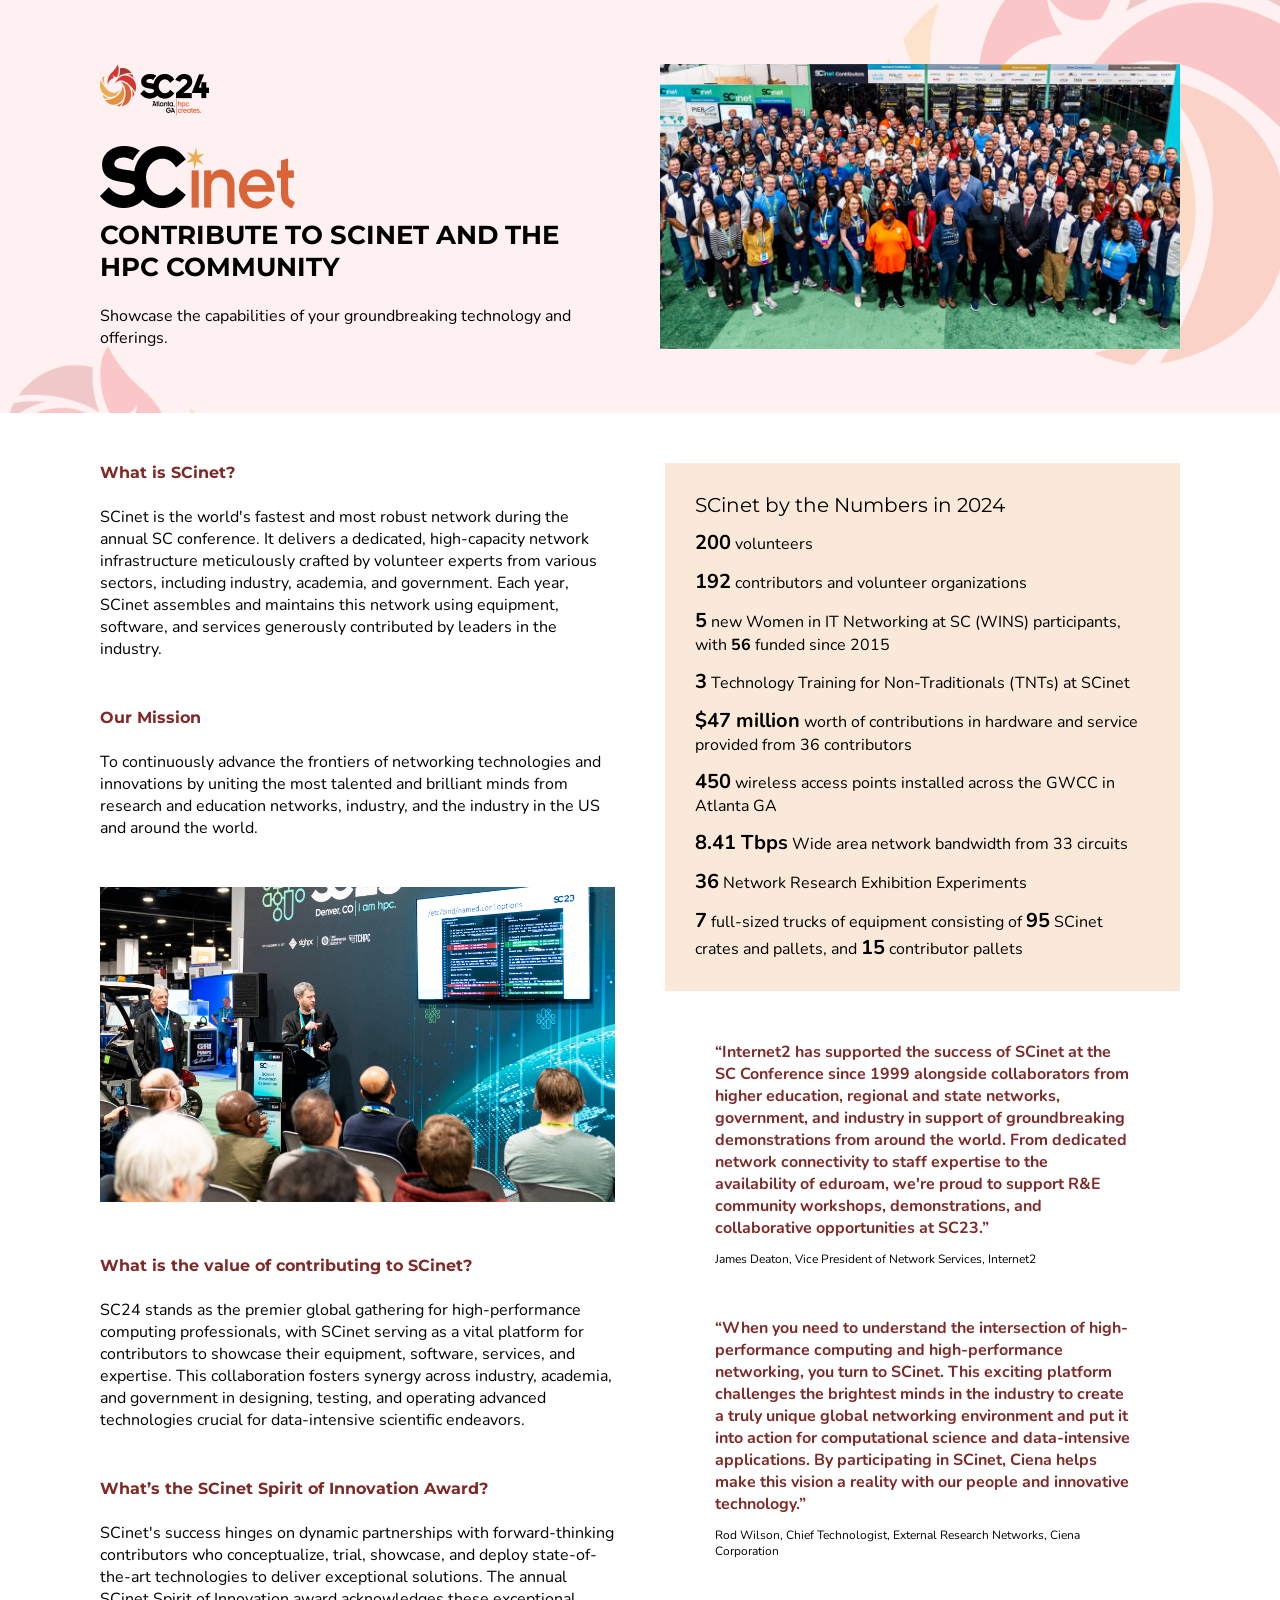
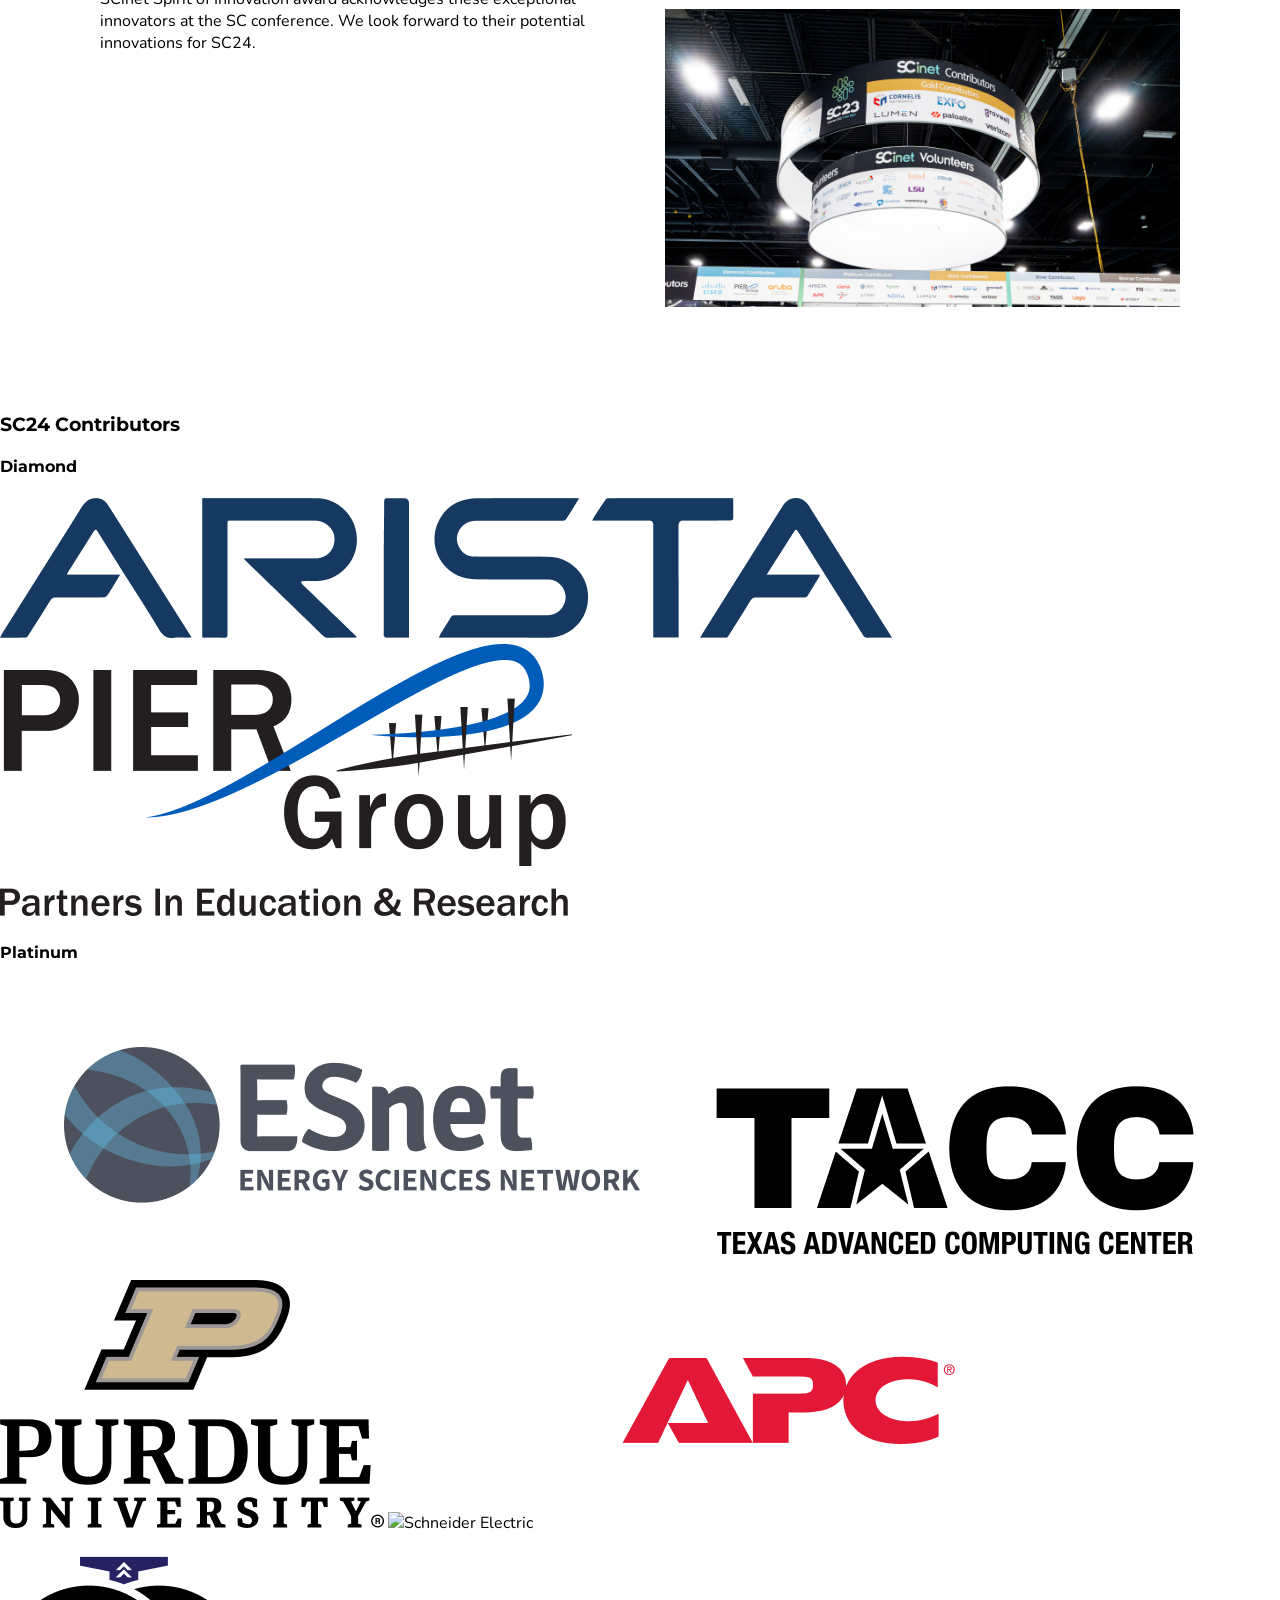
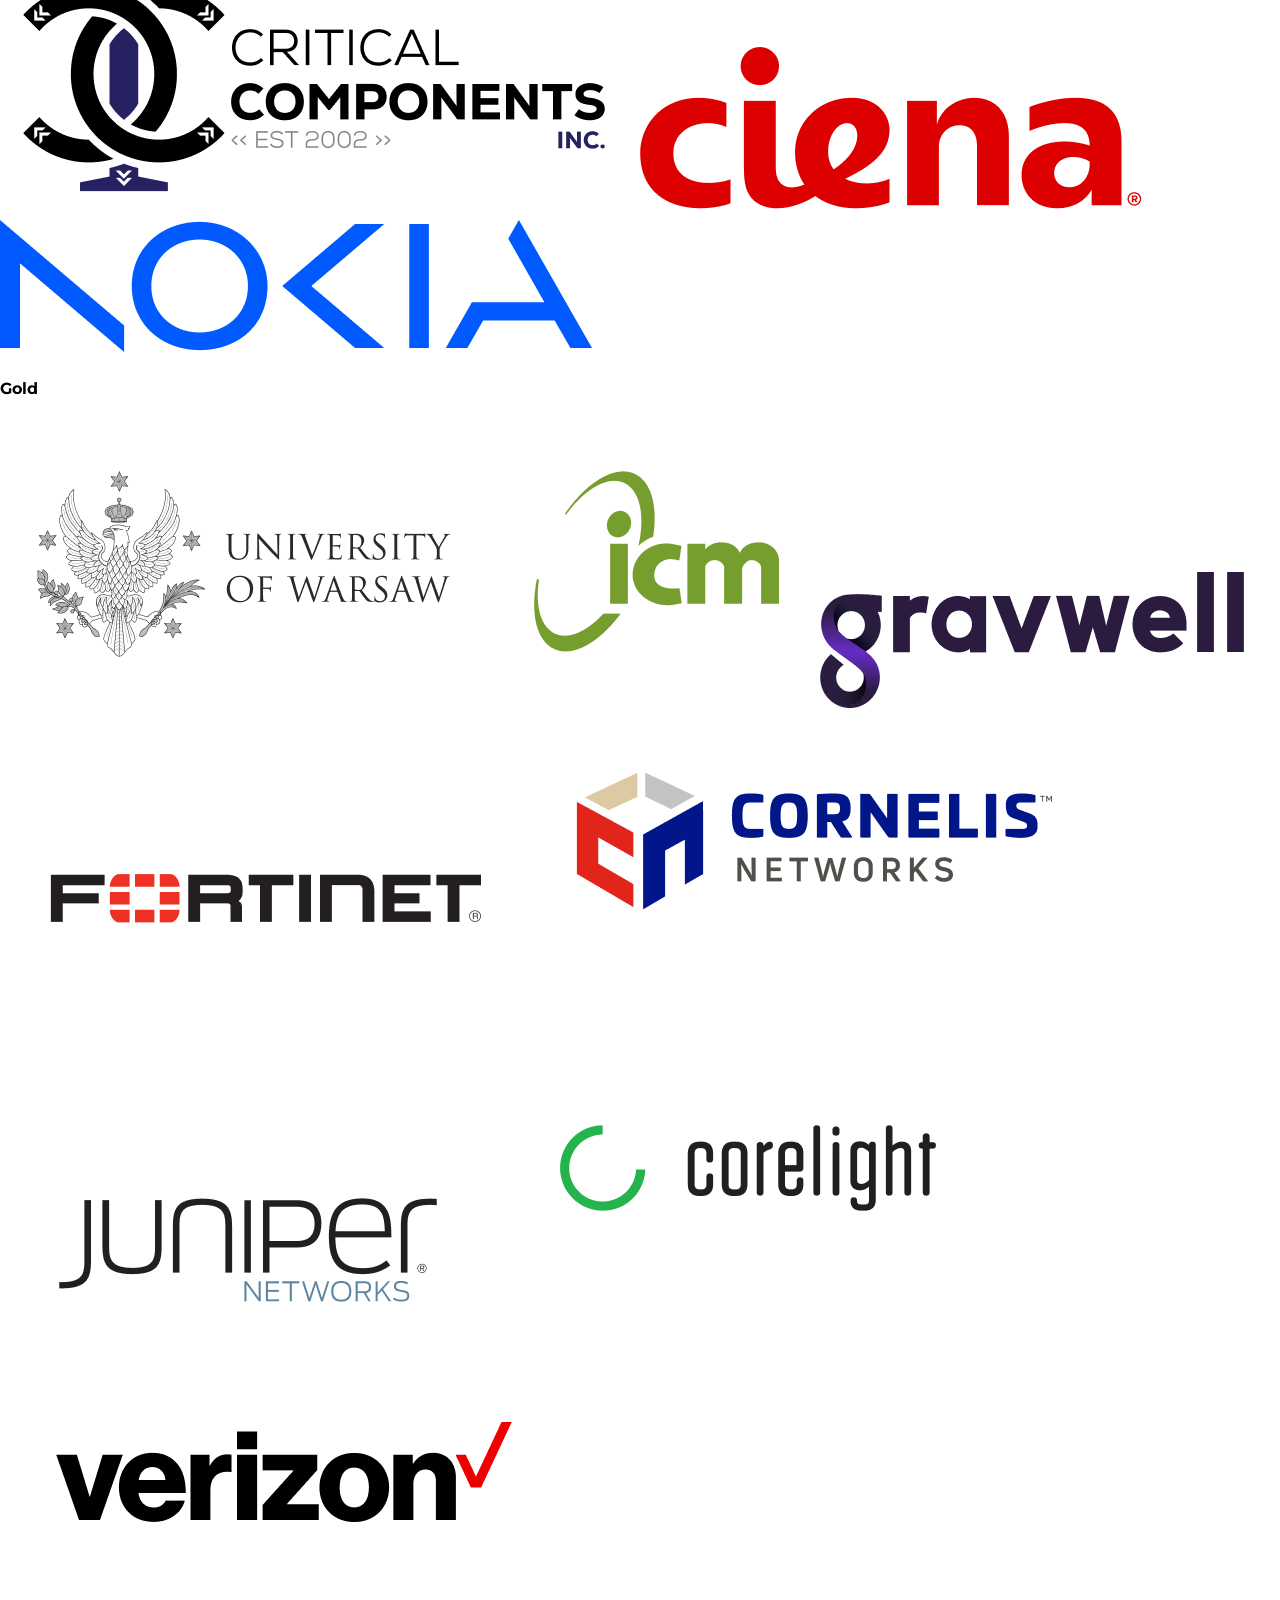
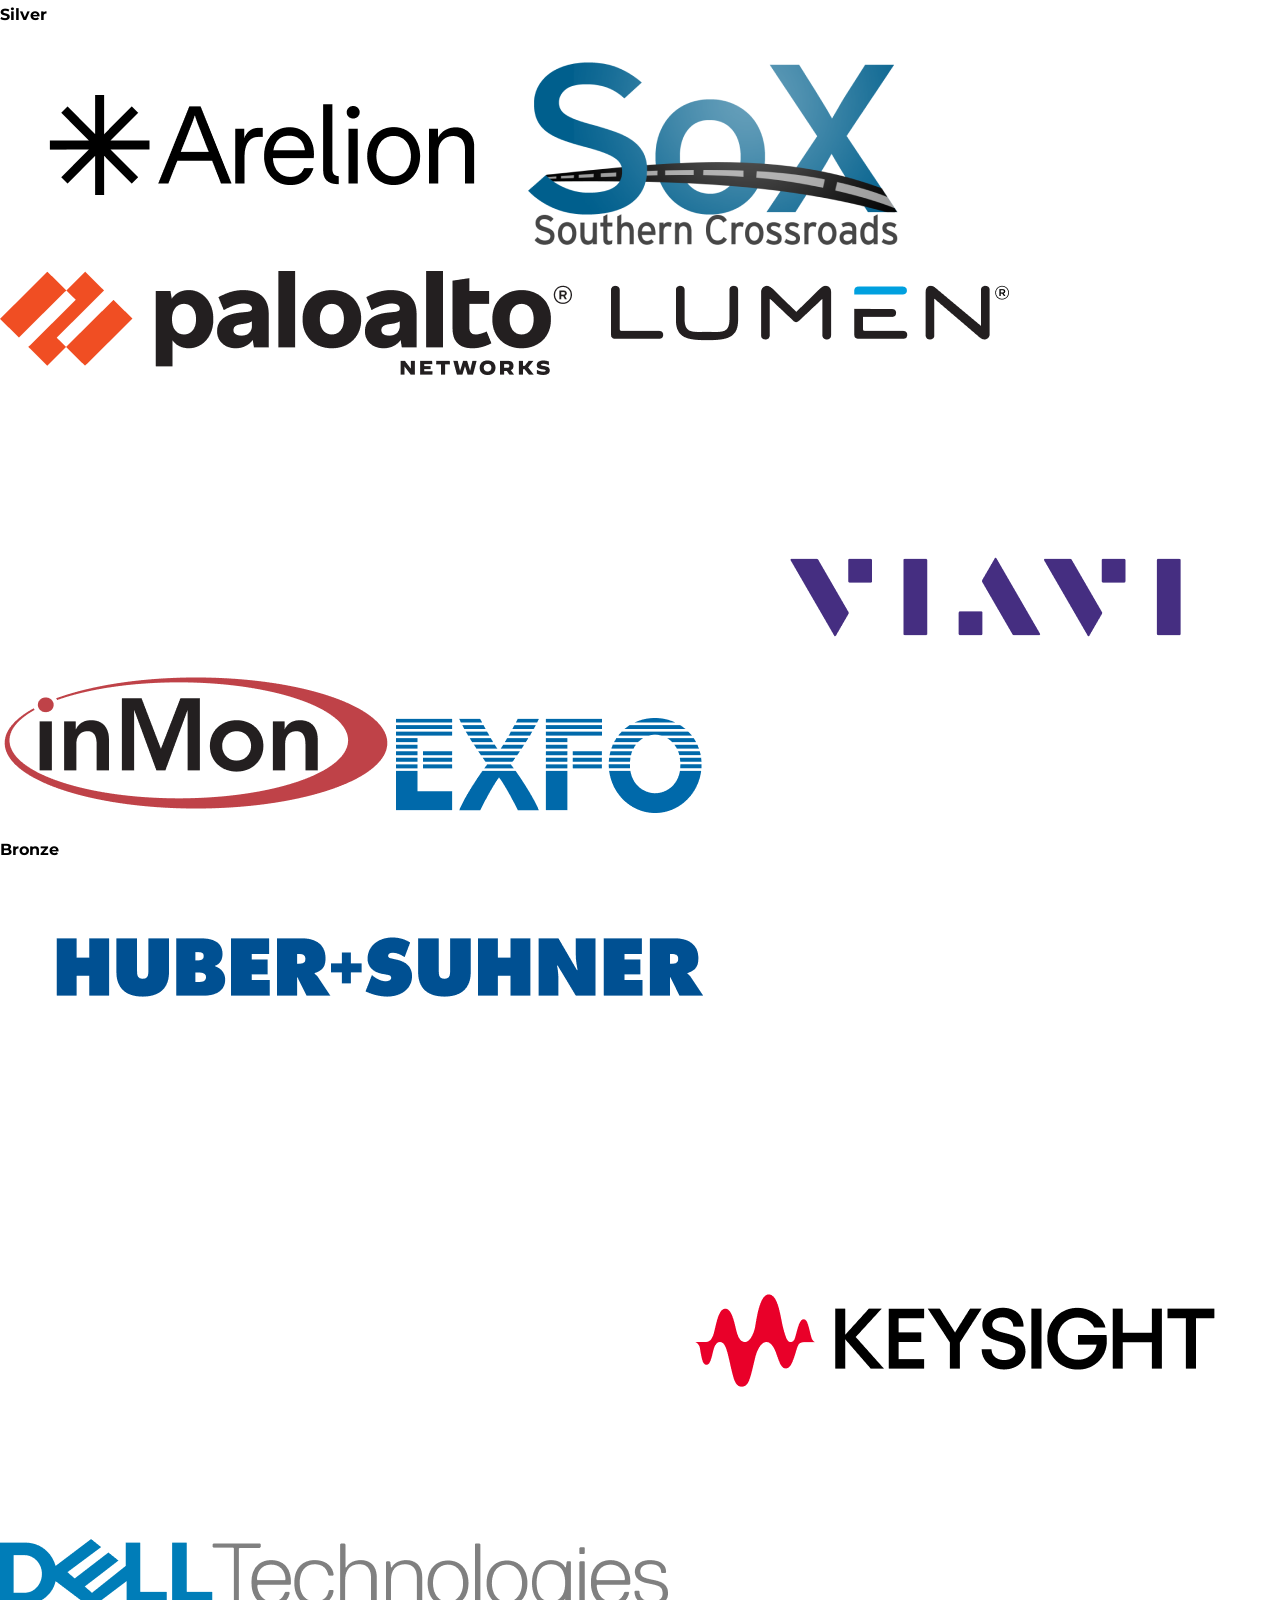
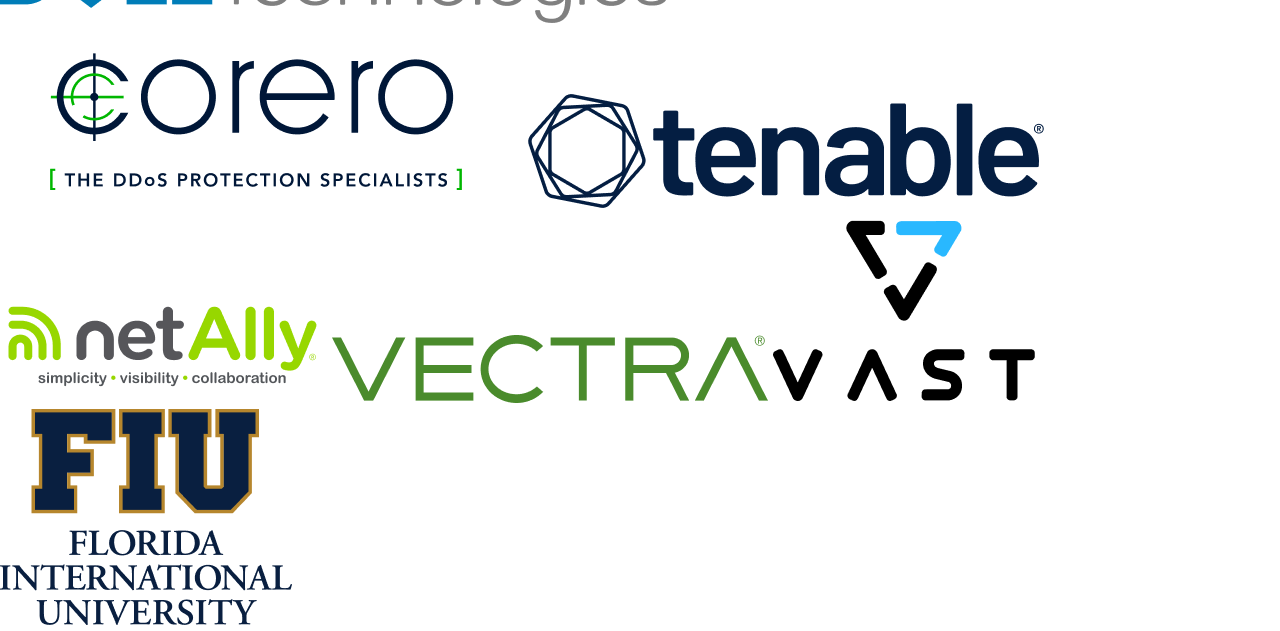
==== commit fa1c85ed: "refactor: use classes, use nesting" ====
--- a/public/index.html
+++ b/public/index.html
@@ -21,8 +21,8 @@
 						class="header-logo--major"
 						alt="SCinet">
 				</h1>
-				<h2>Contribute to SCinet and the HPC Community</h2>
-				<p>Showcase the capabilities of your groundbreaking technology and offerings.</p>
+				<h2 class="header__title">Contribute to SCinet and the HPC Community</h2>
+				<p class="header__desc">Showcase the capabilities of your groundbreaking technology and offerings.</p>
 			</hgroup>
 			<img
 				src="./img/photo/group.png"
--- a/public/styles.css
+++ b/public/styles.css
@@ -133,18 +133,18 @@
 h1.header__logos {
 	margin-block: 0;
 }
-.header__logos + h2 {
+.header__title {
 	font-size: 2.6rem;
-	margin-top: 10px;
+	text-transform: uppercase;
+
+	.header__logos + & {
+		margin-top: 10px;
+	}
 }
 @media (max-width: 240px) {
-	.header__logos + h2 {
+	.header__title {
 		font-size: 10vw;
 	}
-}
-
-.header__content h2 {
-	text-transform: uppercase;
 }
 
 .header__media {
@@ -162,7 +162,10 @@
 	margin-block: 50px 100px;
 	margin-inline: auto;
 	padding: 0 var(--content-padding-inline);
-
+}
+
+/* For two-column responsive layout */
+.main {
 	display: flex;
 	flex-wrap: wrap;
 	gap: 50px;
@@ -175,13 +178,15 @@
 .main__article:not(:first-child, :last-child) {
 	margin-block: 3em;
 }
+
 .main__article-title {
 	color: var(--color-main-bold-txt);
 	font-size: 1em;
 	margin-block: 0 1.5em;
-}
-.main__article:first-child .main__article-title {
-	margin-block-start: unset;
+
+	.main__article:first-child & {
+		margin-block-start: unset;
+	}
 }
 
 
@@ -193,24 +198,26 @@
 
 	padding: 30px;
 }
+
 .callout__title {
 	margin-block: unset;
 	font-weight: normal;
 	font-size: 2.0rem;
 }
+
 .callout__list {
 	list-style-type: none;
 	margin-block: unset;
 	padding-inline-start: unset;
-}
-/* FAQ: Reduced specificity so ELEMENTS styles can remove margin */
-.callout__list li:not(:last-child) {
-	margin-block: 0.75em;
-}
-.callout__list em {
-	font-size: 2.0rem;
-	font-style: normal;
-	font-weight: bold;
+
+	& li:not(:last-child) {
+		margin-block: 0.75em;
+	}
+	& em {
+		font-size: 2.0rem;
+		font-style: normal;
+		font-weight: bold;
+	}
 }
 
 
@@ -227,9 +234,11 @@
 	font-weight: bold;
 }
 .quote__author {
-	margin-top: 1em;
-
 	font-size: 1.2rem;
+
+	.quote__text + & {
+		margin-top: 1em;
+	}
 }
 
 
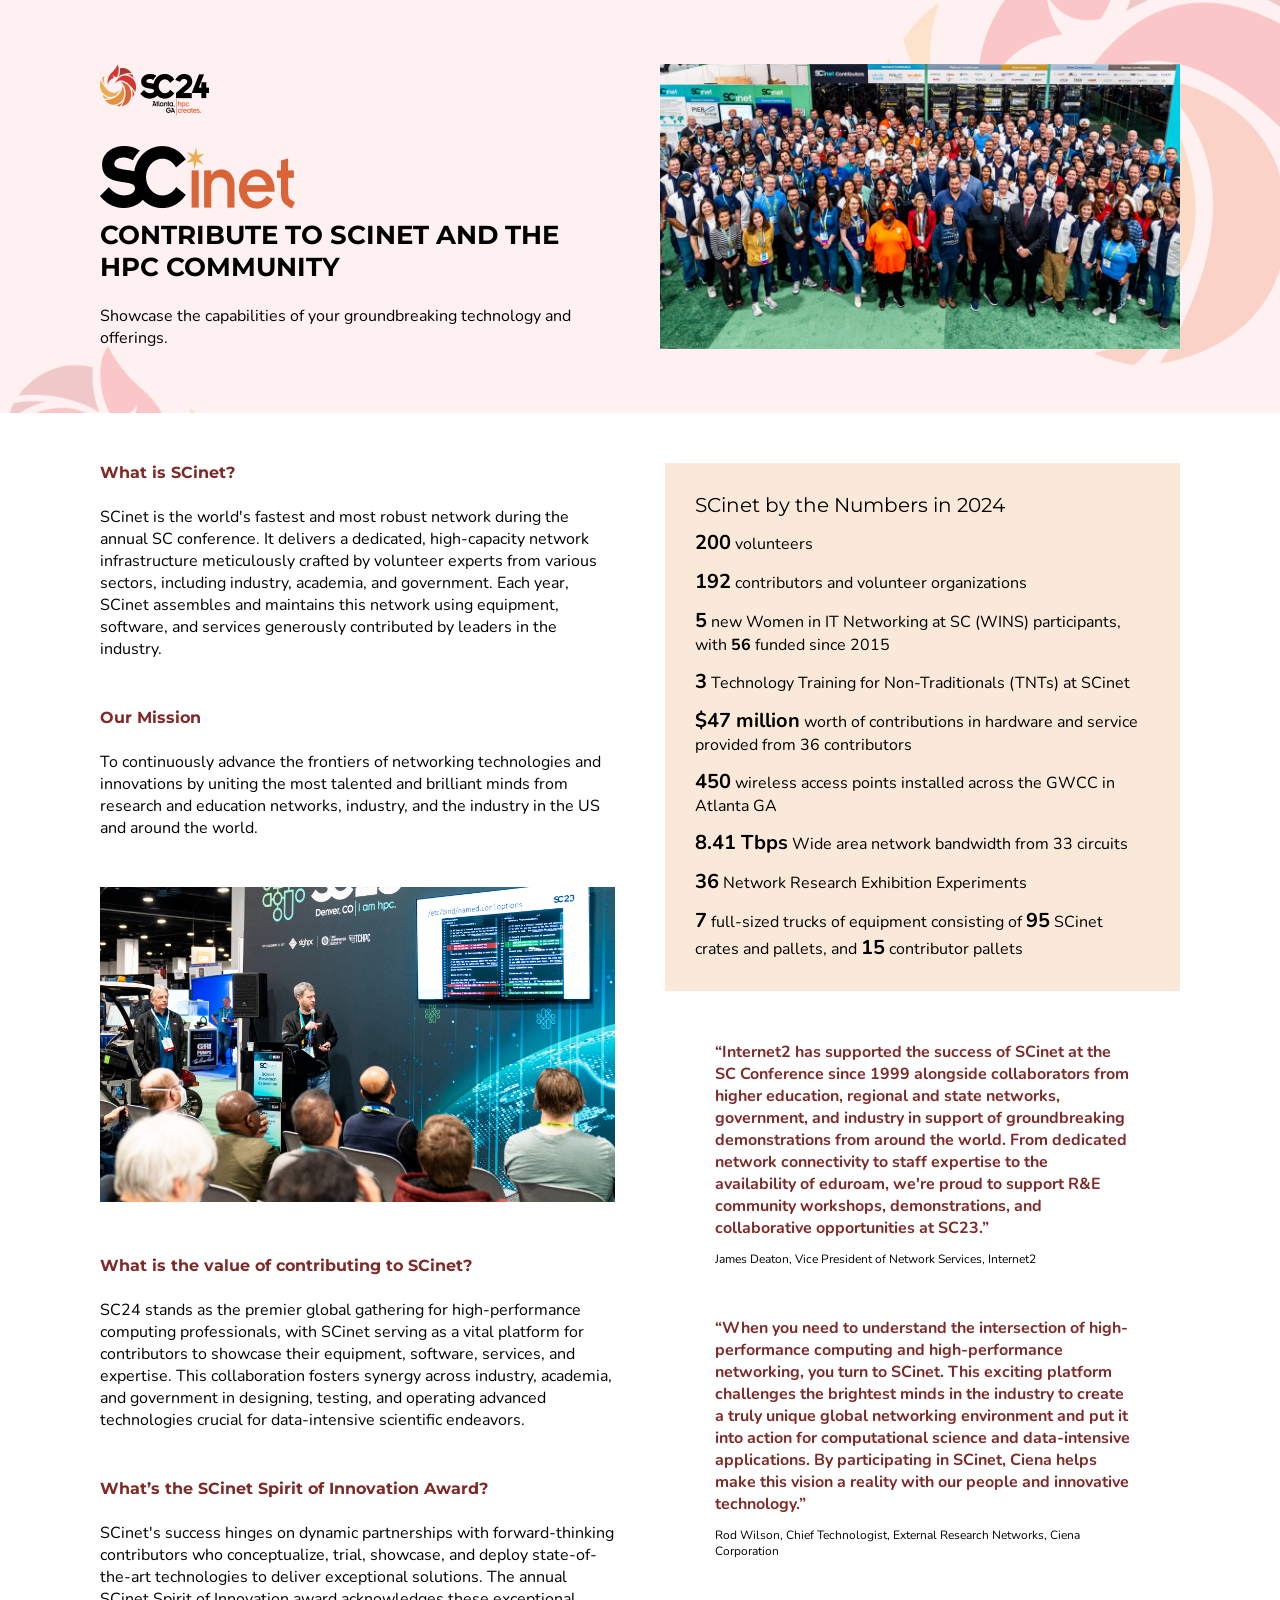
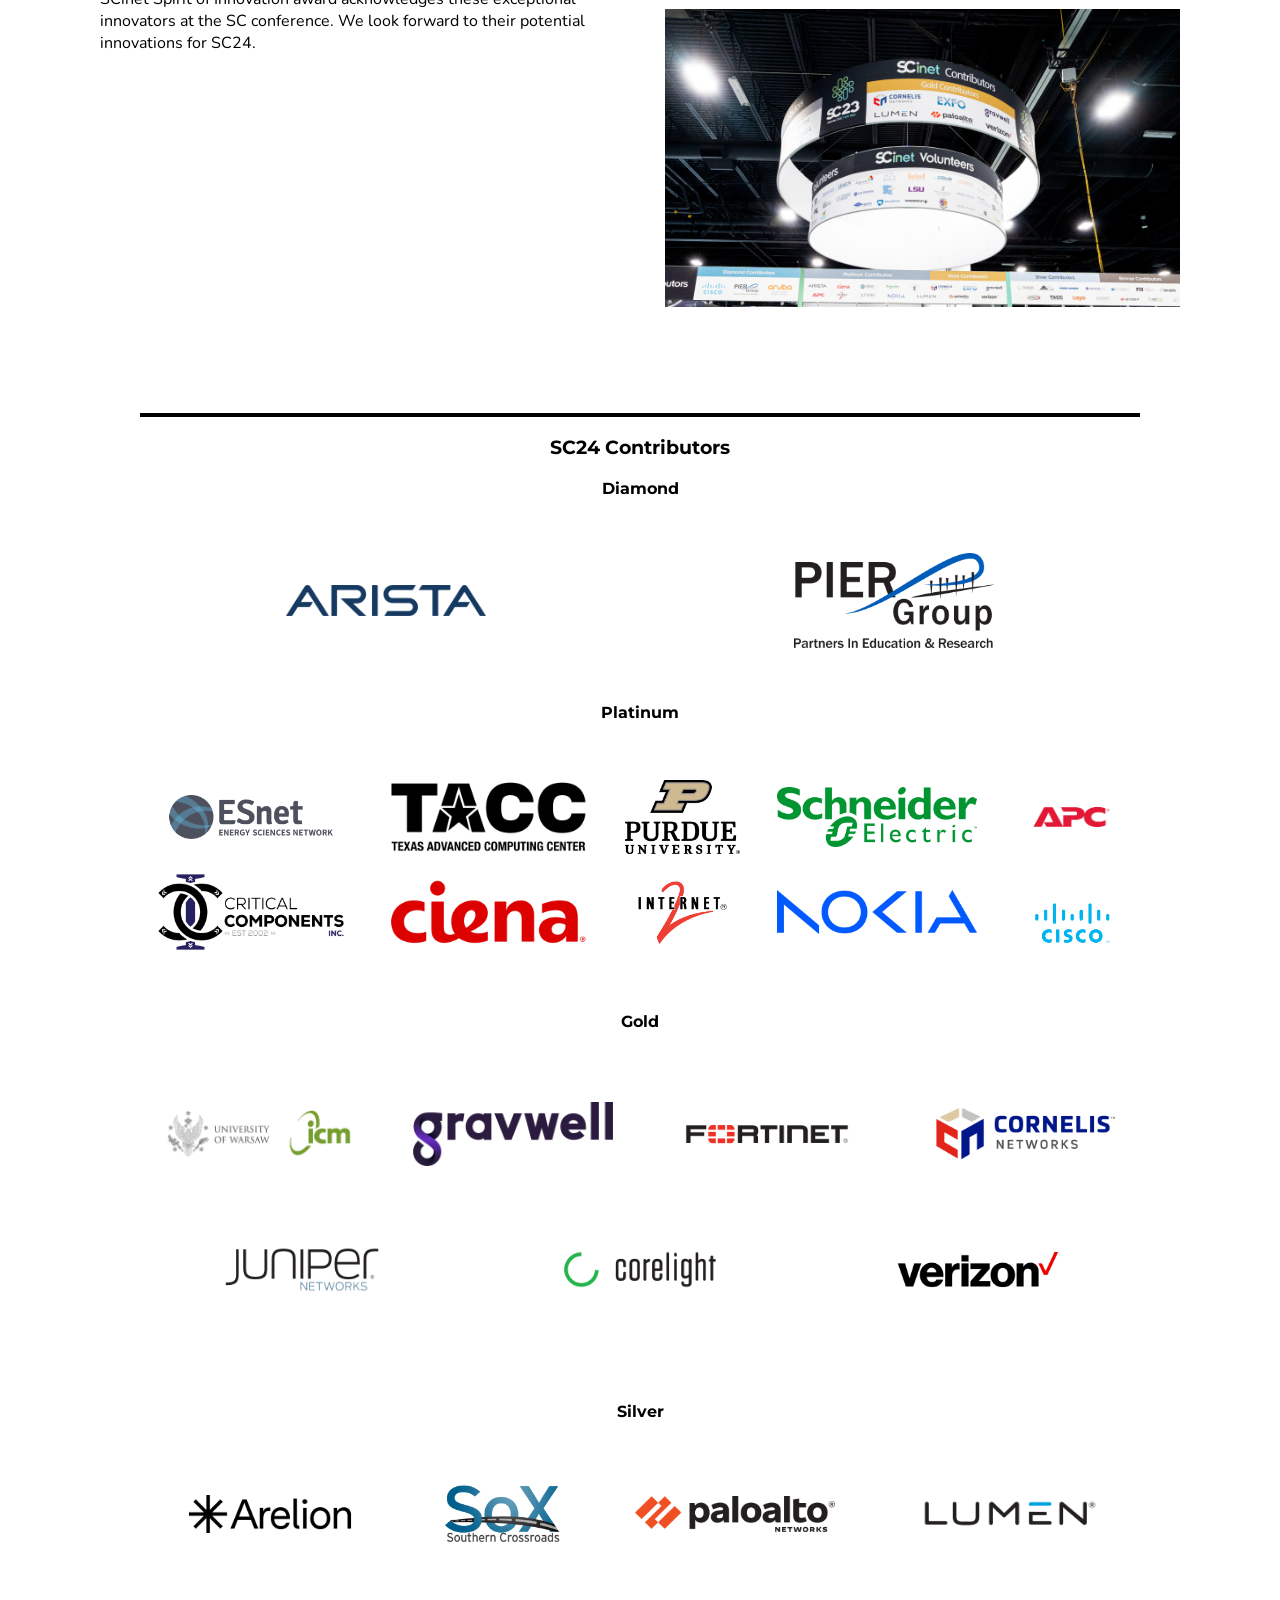
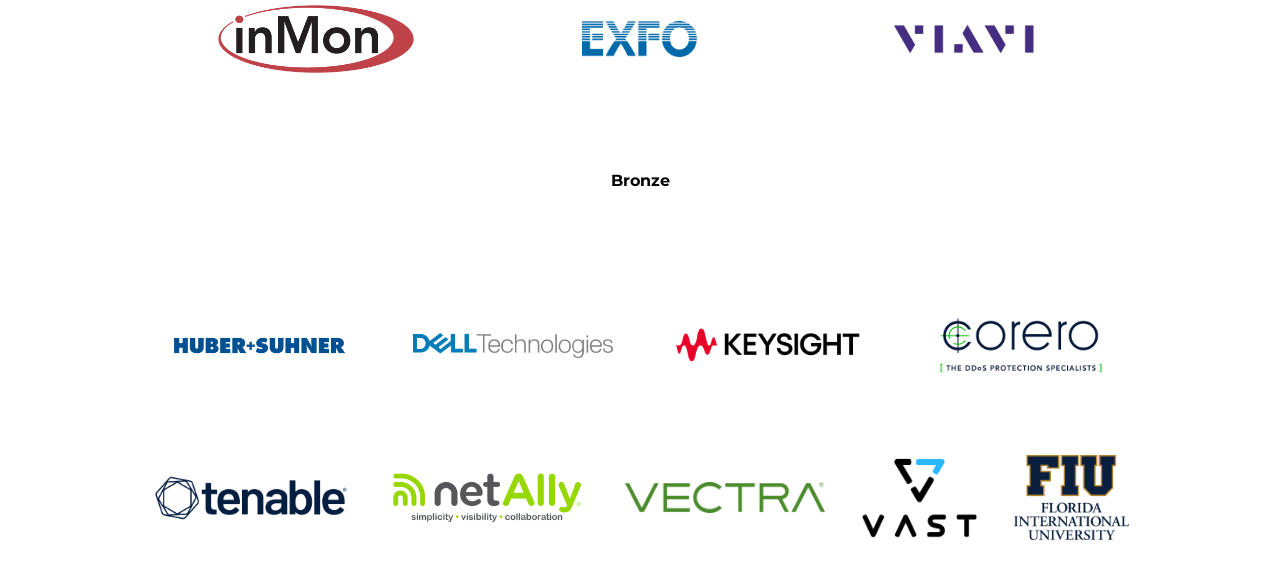
==== commit 03b678e9: "feat: logo-grid, footer ⚠️ WIP" ====
--- a/public/index.html
+++ b/public/index.html
@@ -103,61 +103,145 @@
 		</section>
 	</main>
 
-	<footer>
-		<div class="footer-contributors">
-			<h3>SC24 Contributors</h2>
-			<div class="contributor-tier diamond">
-				<h4>Diamond</h4>
-				<img src="./img/logo/arista.png" alt="Arista">
-				<img src="./img/logo/pier-group.png" alt="Pier Group">
-			</div>
-
-			<div class="contributor-tier platinum">
-				<h4>Platinum</h4>
-				<img src="./img/logo/esnet.png" alt="ESnet">
-				<img src="./img/logo/tacc.png" alt="TACC">
-				<img src="./img/logo/purdue-university.png" alt="Purdue University">
-				<img src="./img/logo/schneider-electirc.png" alt="Schneider Electric">
-				<img src="./img/logo/apc.png" alt="APC">
-				<img src="./img/logo/crit-components.png" alt="Crit Components">
-				<img src="./img/logo/ciena.png" alt="Ciena">
-				<img src="./img/logo/nokia.png" alt="Nokia">
-			</div>
-
-			<div class="contributor-tier gold">
-				<h4>Gold</h4>
-				<img src="./img/logo/university-of-warsaw-and-icm.png" alt="University of Warsaw">
-				<img src="./img/logo/gravwell.png" alt="Gravwell">
-				<img src="./img/logo/fortinet.png" alt="Fortinet">
-				<img src="./img/logo/cornelis.png" alt="Cornelis Networks">
-				<img src="./img/logo/juniper.png" alt="Juniper Networks">
-				<img src="./img/logo/corelight.png" alt="Corelight">
-				<img src="./img/logo/verizon.png" alt="Verizon">
-			</div>
-
-			<div class="contributor-tier silver">
-				<h4>Silver</h4>
-				<img src="./img/logo/arelion.png" alt="Arelion">
-				<img src="./img/logo/sox.png" alt="SoX">
-				<img src="./img/logo/paloalto.png" alt="Palo Alto Networks">
-				<img src="./img/logo/lumen.png" alt="Lumen">
-				<img src="./img/logo/inmon.png" alt="inMon">
-				<img src="./img/logo/exfo.png" alt="EXFO">
-				<img src="./img/logo/viavi.png" alt="Viavi">
-			</div>
-
-			<div class="contributor-tier bronze">
-				<h4>Bronze</h4>
-				<img src="./img/logo/huber-suhner.png" alt="Huber+Suhner">
-				<img src="./img/logo/dell.png" alt="Dell Technologies">
-				<img src="./img/logo/keysight.png" alt="Keysight">
-				<img src="./img/logo/corero.png" alt="Corero">
-				<img src="./img/logo/tenable.png" alt="Tenable">
-				<img src="./img/logo/netally.png" alt="netAlly">
-				<img src="./img/logo/vectra.png" alt="Vectra">
-				<img src="./img/logo/vast.png" alt="VAST">
-				<img src="./img/logo/fiu.png" alt="Florida International University">
-			</div>
+	<footer class="footer">
+		<div class="footer__content">
+
+			<h3 class="footer__title">SC24 Contributors</h2>
+			<section class="footer__section">
+				<h4 class="footer__title">Diamond</h4>
+				<div class="logo-grid">
+				<img src="./img/logo/arista.png"
+						 class="logo-grid__cell--large"
+						 alt="Arista">
+				<img src="./img/logo/pier-group.png"
+						 class="logo-grid__cell--large"
+						 alt="Pier Group">
+				</div>
+			</section>
+
+			<section class="footer__section">
+				<h4 class="footer__title">Platinum</h4>
+				<div class="logo-grid">
+				<img src="./img/logo/esnet.png"
+						 class="logo-grid__cell--large"
+						 alt="ESnet">
+				<img src="./img/logo/tacc.png"
+						 class="logo-grid__cell--large"
+						 alt="TACC">
+				<img src="./img/logo/purdue-university.png"
+						 class="logo-grid__cell--small"
+						 alt="Purdue University">
+				<img src="./img/logo/schneider-electric.png"
+						 class="logo-grid__cell--large"
+						 alt="Schneider Electric">
+				<img src="./img/logo/apc.png"
+						 class="logo-grid__cell--small"
+						 alt="APC">
+				<img src="./img/logo/crit-components.png"
+						 class="logo-grid__cell--large"
+						 alt="Crit Components">
+				<img src="./img/logo/ciena.png"
+						 class="logo-grid__cell--large"
+						 alt="Ciena">
+				<img src="./img/logo/internet2.png"
+						 class="logo-grid__cell--small"
+						 alt="Internet 2">
+				<img src="./img/logo/nokia.png"
+						 class="logo-grid__cell--large"
+						 alt="Nokia">
+				<img src="./img/logo/cisco.png"
+						 class="logo-grid__cell--small"
+						 alt="Cisco">
+				</div>
+			</section>
+
+			<section class="footer__section">
+				<h4 class="footer__title">Gold</h4>
+				<div class="logo-grid">
+				<img src="./img/logo/university-of-warsaw-and-icm.png"
+						 class="logo-grid__cell--large"
+						 alt="University of Warsaw">
+				<img src="./img/logo/gravwell.png"
+						 class="logo-grid__cell--large"
+						 alt="Gravwell">
+				<img src="./img/logo/fortinet.png"
+						 class="logo-grid__cell--large"
+						 alt="Fortinet">
+				<img src="./img/logo/cornelis.png"
+						 class="logo-grid__cell--large"
+						 alt="Cornelis Networks">
+				<img src="./img/logo/juniper.png"
+						 class="logo-grid__cell--large"
+						 alt="Juniper Networks">
+				<img src="./img/logo/corelight.png"
+						 class="logo-grid__cell--large"
+						 alt="Corelight">
+				<img src="./img/logo/verizon.png"
+						 class="logo-grid__cell--large"
+						 alt="Verizon">
+				</div>
+			</section>
+
+			<section class="footer__section">
+				<h4 class="footer__title">Silver</h4>
+				<div class="logo-grid">
+				<img src="./img/logo/arelion.png"
+						 class="logo-grid__cell--large"
+						 alt="Arelion">
+				<img src="./img/logo/sox.png"
+						 class="logo-grid__cell--small"
+						 alt="SoX">
+				<img src="./img/logo/paloalto.png"
+						 class="logo-grid__cell--large"
+						 alt="Palo Alto Networks">
+				<img src="./img/logo/lumen.png"
+						 class="logo-grid__cell--large"
+						 alt="Lumen">
+				<img src="./img/logo/inmon.png"
+						 class="logo-grid__cell--large"
+						 alt="inMon">
+				<img src="./img/logo/exfo.png"
+						 class="logo-grid__cell--small"
+						 alt="EXFO">
+				<img src="./img/logo/viavi.png"
+						 class="logo-grid__cell--large"
+						 alt="Viavi">
+				</div>
+			</section>
+
+			<section class="footer__section">
+				<h4 class="footer__title">Bronze</h4>
+				<div class="logo-grid">
+				<img src="./img/logo/huber-suhner.png"
+						 class="logo-grid__cell--large"
+						 alt="Huber+Suhner">
+				<img src="./img/logo/dell.png"
+						 class="logo-grid__cell--large"
+						 alt="Dell Technologies">
+				<img src="./img/logo/keysight.png"
+						 class="logo-grid__cell--large"
+						 alt="Keysight">
+				<img src="./img/logo/corero.png"
+						 class="logo-grid__cell--large"
+						 alt="Corero">
+				<img src="./img/logo/tenable.png"
+						 class="logo-grid__cell--large"
+						 alt="Tenable">
+				<img src="./img/logo/netally.png"
+						 class="logo-grid__cell--large"
+						 alt="netAlly">
+				<img src="./img/logo/vectra.png"
+						 class="logo-grid__cell--large"
+						 alt="Vectra">
+				<img src="./img/logo/vast.png"
+						 class="logo-grid__cell--small"
+						 alt="VAST">
+				<img src="./img/logo/fiu.png"
+						 class="logo-grid__cell--small"
+						 alt="Florida International University">
+				</div>
+			</section>
+
 		</div>
 	</footer>
 </body>
--- a/public/styles.css
+++ b/public/styles.css
@@ -15,9 +15,14 @@
 
 	/* Layout */
 	--content-max-width: 1400px;
+	--content-padding-inline: 100px;
 	--footer-max-width: 1000px;
 	--header-image-min-width: 300px;
-	--content-padding-inline: 100px;
+	--logo-grid-row-gap: 10px;
+	--logo-grid-col-gap: 35px;
+	--logo-grid-cell-width: 150px;
+	--logo-grid-large-cell-width: 200px;
+	--logo-grid-small-cell-width: 115px;
 }
 @media (max-width: 640px) {
 	:root {
@@ -243,11 +248,9 @@
 
 
 
-
-
-/* FOOTER */
-
-.site-footer {
+/* Footer */
+
+.footer {
 	margin-top: 4rem;
 	border-top: 4px solid var(--color-text);
 	max-width: var(--footer-max-width);
@@ -258,14 +261,36 @@
 	align-items: center;
 }
 
-.section-title {
+.footer__title {
+	text-align: center;
+}
+
+.footer__section .footer__title {
 	text-align: center;
 	margin: 2rem 0;
 }
 
+
+
+/* Logo Grid */
+
 .logo-grid {
 	display: flex;
 	flex-wrap: wrap;
-	gap: 2rem;
-	justify-content: center;
-}
+	justify-content: space-between;
+	align-items: center;
+	row-gap: var(--logo-grid-row-gap);
+	column-gap: var(--logo-grid-col-gap);
+
+	padding-block: 35px;
+}
+.logo-grid > * {
+	flex: 1;
+	margin-inline: auto;
+}
+.logo-grid > .logo-grid__cell--large {
+	max-width: var(--logo-grid-large-cell-width);
+}
+.logo-grid > .logo-grid__cell--small {
+	max-width: var(--logo-grid-small-cell-width);
+}
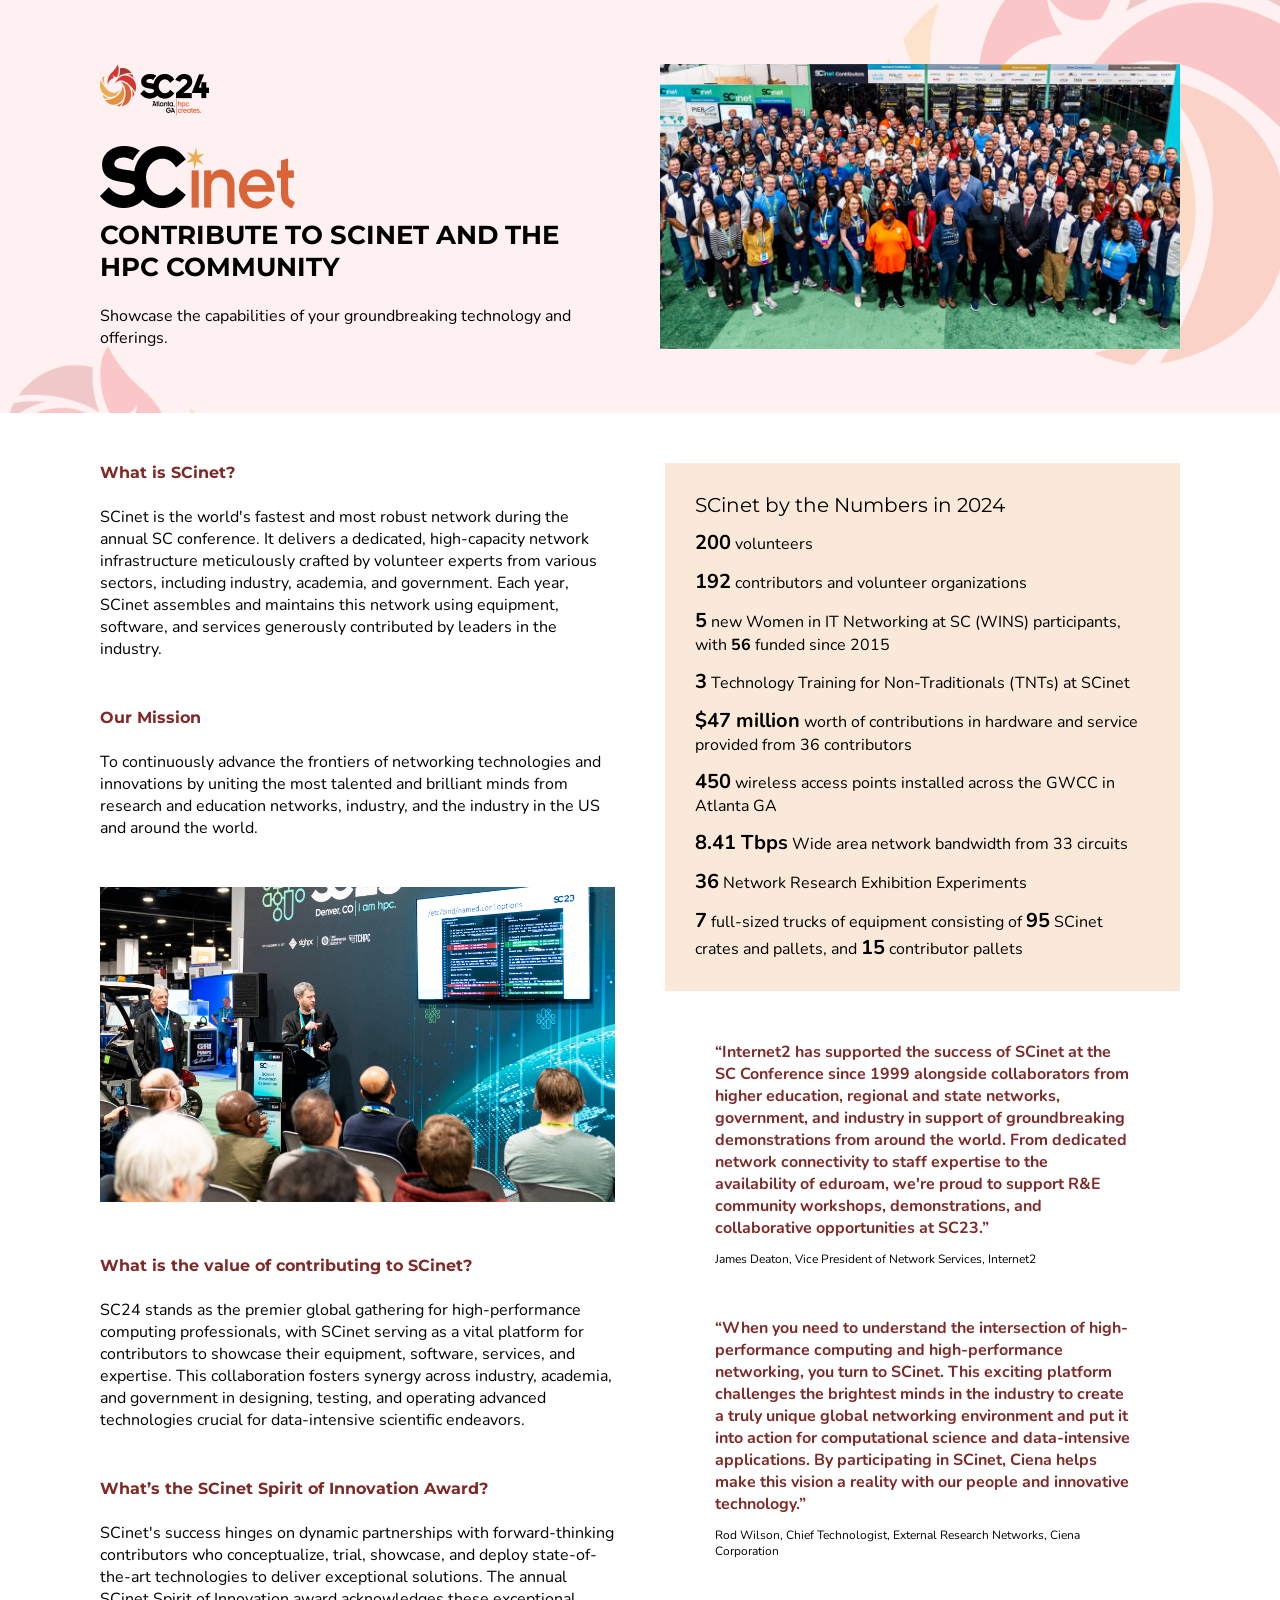
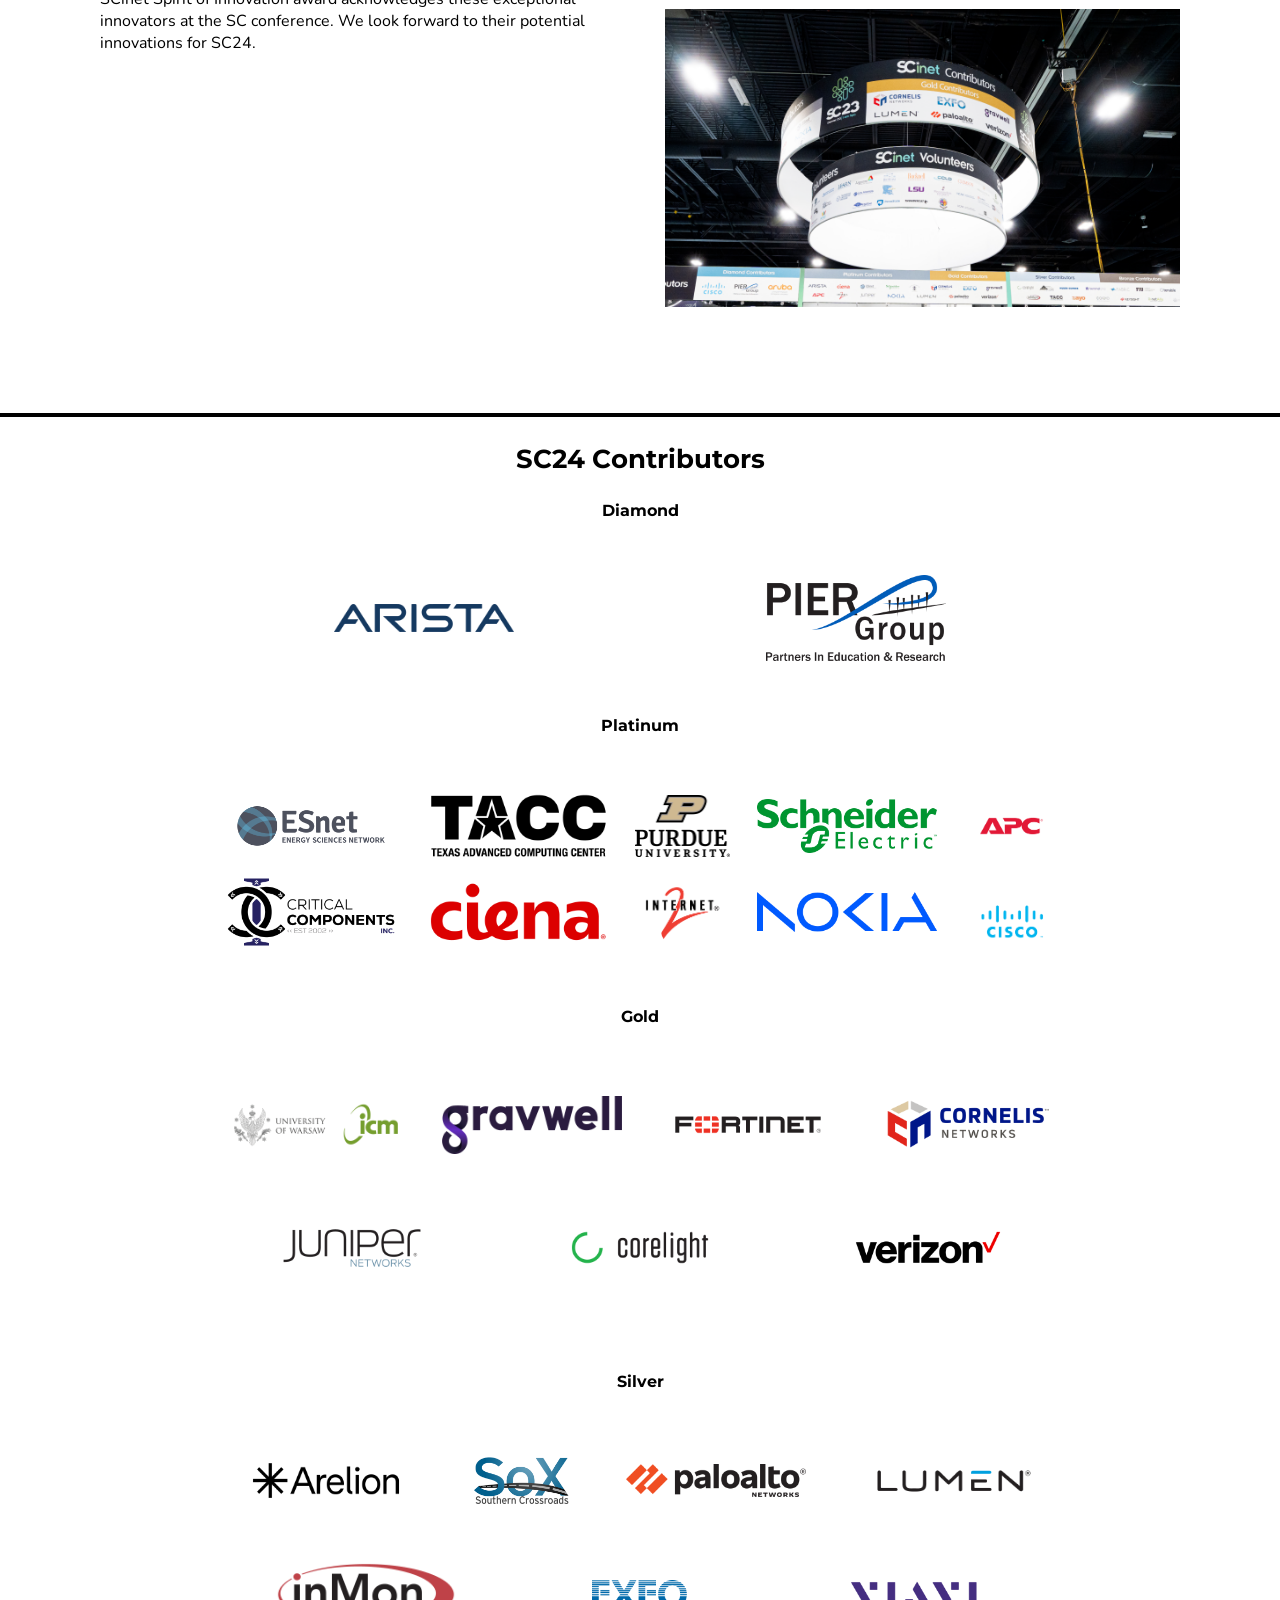
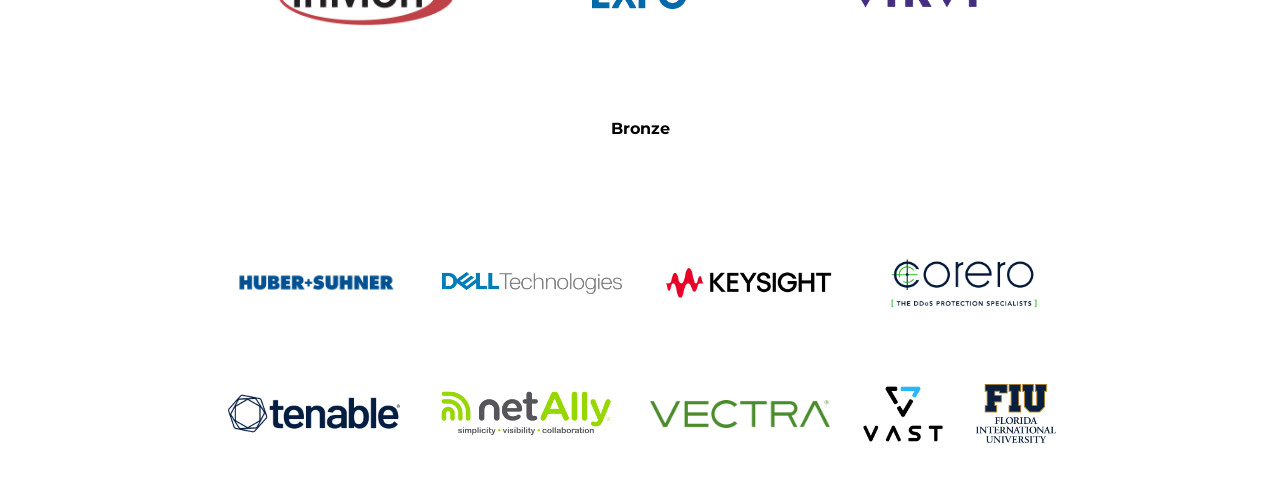
==== commit 07d07a20: "refactor: footer ⚠️ WIP" ====
--- a/public/index.html
+++ b/public/index.html
@@ -35,14 +35,14 @@
 		<section class="main__section">
 
 			<article class="main__article">
-				<h3 class="main__article-title">
+				<h3 class="main__title">
 					What is SCinet?
 				</h3>
 				<p>SCinet is the world's fastest and most robust network during the annual SC conference. It delivers a dedicated, high-capacity network infrastructure meticulously crafted by volunteer experts from various sectors, including industry, academia, and government. Each year, SCinet assembles and maintains this network using equipment, software, and services generously contributed by leaders in the industry.</p>
 			</article>
 
 			<article class="main__article">
-				<h3 class="main__article-title">
+				<h3 class="main__title">
 					Our Mission
 				</h3>
 				<p>To continuously advance the frontiers of networking technologies and innovations by uniting the most talented and brilliant minds from research and education networks, industry, and the industry in the US and around the world.</p>
@@ -51,14 +51,14 @@
 			<img src="./img/photo/presentation.png" alt="A presentation from a SCinet conference event" />
 
 			<article class="main__article">
-				<h3 class="main__article-title">
+				<h3 class="main__title">
 					What is the value of contributing to SCinet?
 				</h3>
 				<p>SC24 stands as the premier global gathering for high-performance computing professionals, with SCinet serving as a vital platform for contributors to showcase their equipment, software, services, and expertise. This collaboration fosters synergy across industry, academia, and government in designing, testing, and operating advanced technologies crucial for data-intensive scientific endeavors.</p>
 			</article>
 
 			<article class="main__article">
-				<h3 class="main__article-title">
+				<h3 class="main__title">
 					What’s the SCinet Spirit of Innovation Award?
 				</h3>
 				<p>SCinet's success hinges on dynamic partnerships with forward-thinking contributors who conceptualize, trial, showcase, and deploy state-of-the-art technologies to deliver exceptional solutions. The annual SCinet Spirit of Innovation award acknowledges these exceptional innovators at the SC conference. We look forward to their potential innovations for SC24.</p>
@@ -129,13 +129,13 @@
 						 class="logo-grid__cell--large"
 						 alt="TACC">
 				<img src="./img/logo/purdue-university.png"
-						 class="logo-grid__cell--small"
+						 class="logo-grid__cell--medium"
 						 alt="Purdue University">
 				<img src="./img/logo/schneider-electric.png"
 						 class="logo-grid__cell--large"
 						 alt="Schneider Electric">
 				<img src="./img/logo/apc.png"
-						 class="logo-grid__cell--small"
+						 class="logo-grid__cell--medium"
 						 alt="APC">
 				<img src="./img/logo/crit-components.png"
 						 class="logo-grid__cell--large"
@@ -144,13 +144,13 @@
 						 class="logo-grid__cell--large"
 						 alt="Ciena">
 				<img src="./img/logo/internet2.png"
-						 class="logo-grid__cell--small"
+						 class="logo-grid__cell--medium"
 						 alt="Internet 2">
 				<img src="./img/logo/nokia.png"
 						 class="logo-grid__cell--large"
 						 alt="Nokia">
 				<img src="./img/logo/cisco.png"
-						 class="logo-grid__cell--small"
+						 class="logo-grid__cell--medium"
 						 alt="Cisco">
 				</div>
 			</section>
@@ -189,7 +189,7 @@
 						 class="logo-grid__cell--large"
 						 alt="Arelion">
 				<img src="./img/logo/sox.png"
-						 class="logo-grid__cell--small"
+						 class="logo-grid__cell--medium"
 						 alt="SoX">
 				<img src="./img/logo/paloalto.png"
 						 class="logo-grid__cell--large"
@@ -201,7 +201,7 @@
 						 class="logo-grid__cell--large"
 						 alt="inMon">
 				<img src="./img/logo/exfo.png"
-						 class="logo-grid__cell--small"
+						 class="logo-grid__cell--medium"
 						 alt="EXFO">
 				<img src="./img/logo/viavi.png"
 						 class="logo-grid__cell--large"
--- a/public/styles.css
+++ b/public/styles.css
@@ -16,13 +16,14 @@
 	/* Layout */
 	--content-max-width: 1400px;
 	--content-padding-inline: 100px;
-	--footer-max-width: 1000px;
+	--footer-max-width: 840px;
 	--header-image-min-width: 300px;
 	--logo-grid-row-gap: 10px;
-	--logo-grid-col-gap: 35px;
+	--logo-grid-col-gap: 25px;
 	--logo-grid-cell-width: 150px;
-	--logo-grid-large-cell-width: 200px;
-	--logo-grid-small-cell-width: 115px;
+	--logo-grid-large-cell-width: 180px;
+	--logo-grid-medium-cell-width: 95px;
+	--logo-grid-small-cell-width: 80px;
 }
 @media (max-width: 640px) {
 	:root {
@@ -184,14 +185,13 @@
 	margin-block: 3em;
 }
 
-.main__article-title {
+.main__article .main__title {
 	color: var(--color-main-bold-txt);
 	font-size: 1em;
 	margin-block: 0 1.5em;
-
-	.main__article:first-child & {
-		margin-block-start: unset;
-	}
+}
+.main__article:first-child .main__title {
+	margin-block-start: unset;
 }
 
 
@@ -251,23 +251,23 @@
 /* Footer */
 
 .footer {
-	margin-top: 4rem;
 	border-top: 4px solid var(--color-text);
+}
+.footer__content {
 	max-width: var(--footer-max-width);
-	margin: 0 auto;
-	padding: 0 1rem;
-	display: flex;
-	flex-direction: column;
-	align-items: center;
+	margin-inline: auto;
 }
 
 .footer__title {
 	text-align: center;
-}
-
-.footer__section .footer__title {
-	text-align: center;
-	margin: 2rem 0;
+
+	.footer__content > & {
+		font-size: 2.6rem;
+	}
+	.footer__section > & {
+		text-align: center;
+		margin: 2rem 0;
+	}
 }
 
 
@@ -291,6 +291,9 @@
 .logo-grid > .logo-grid__cell--large {
 	max-width: var(--logo-grid-large-cell-width);
 }
+.logo-grid > .logo-grid__cell--medium {
+	max-width: var(--logo-grid-medium-cell-width);
+}
 .logo-grid > .logo-grid__cell--small {
 	max-width: var(--logo-grid-small-cell-width);
 }
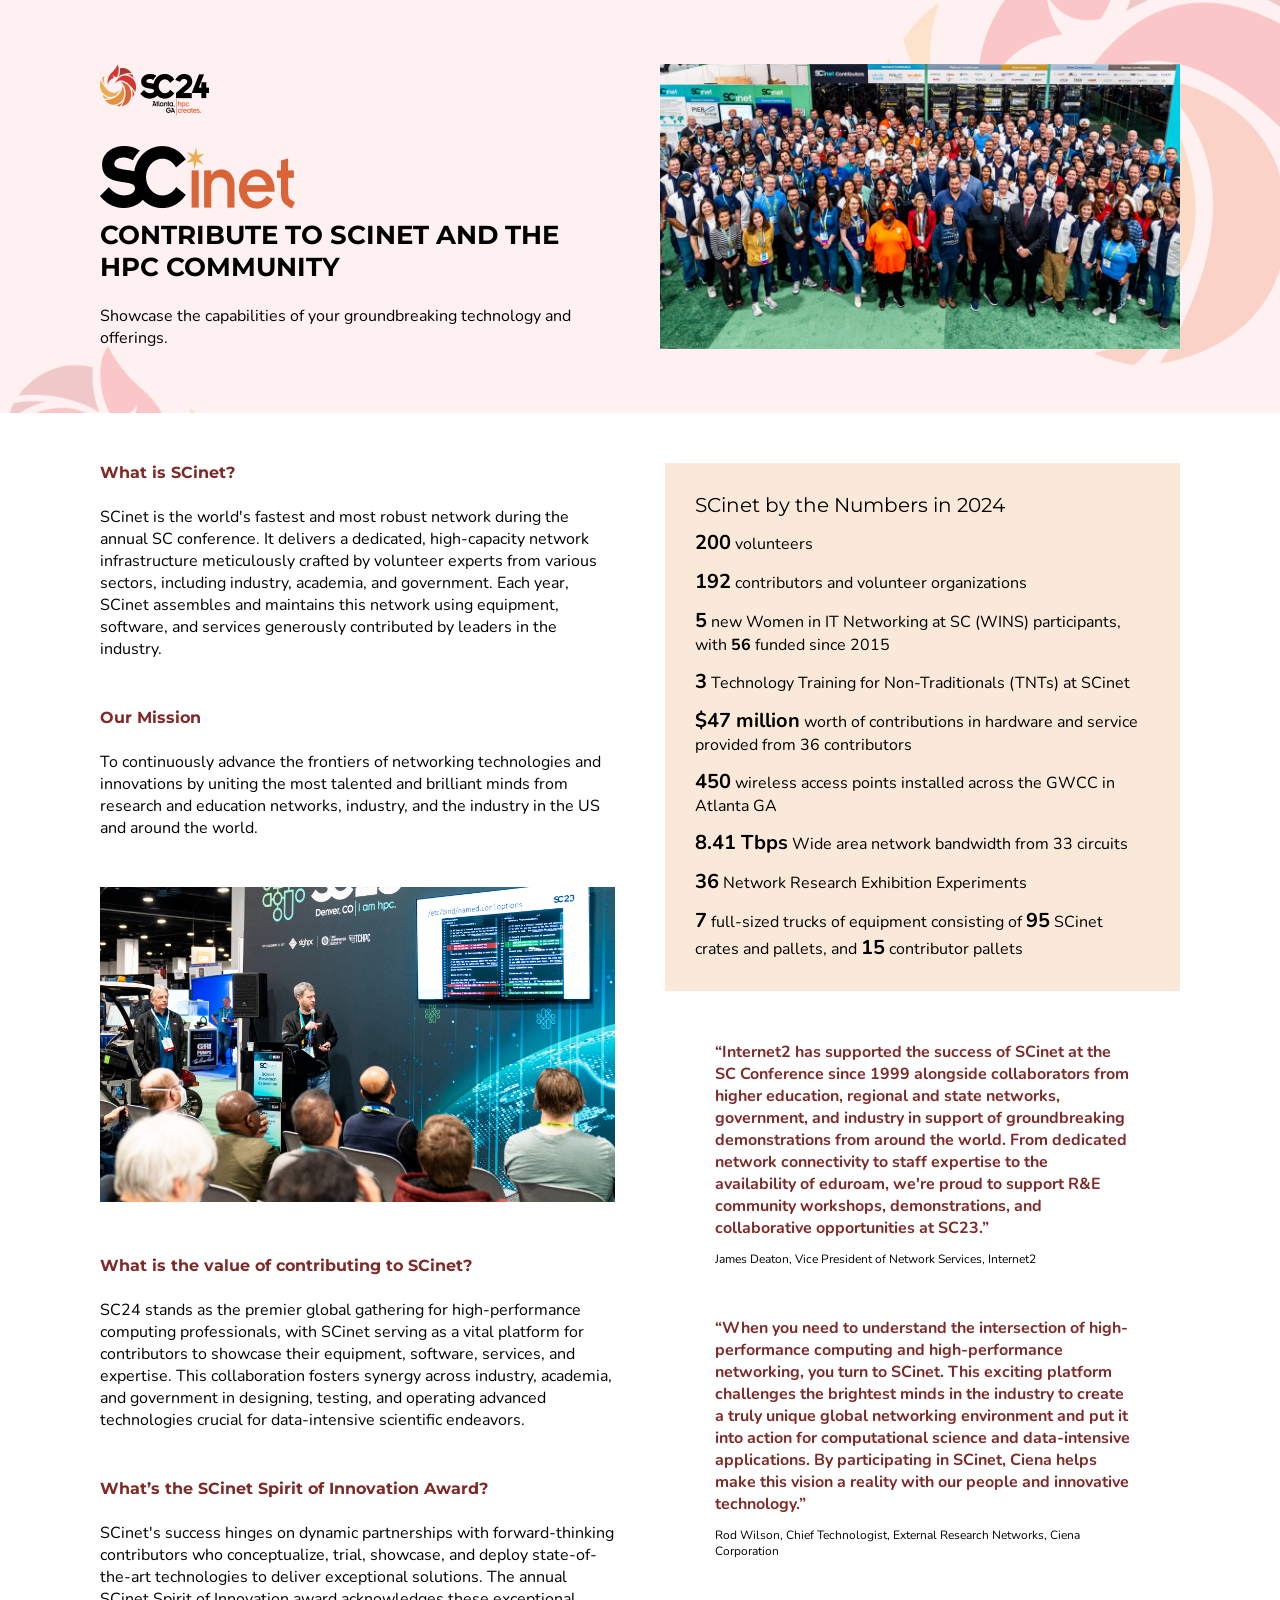
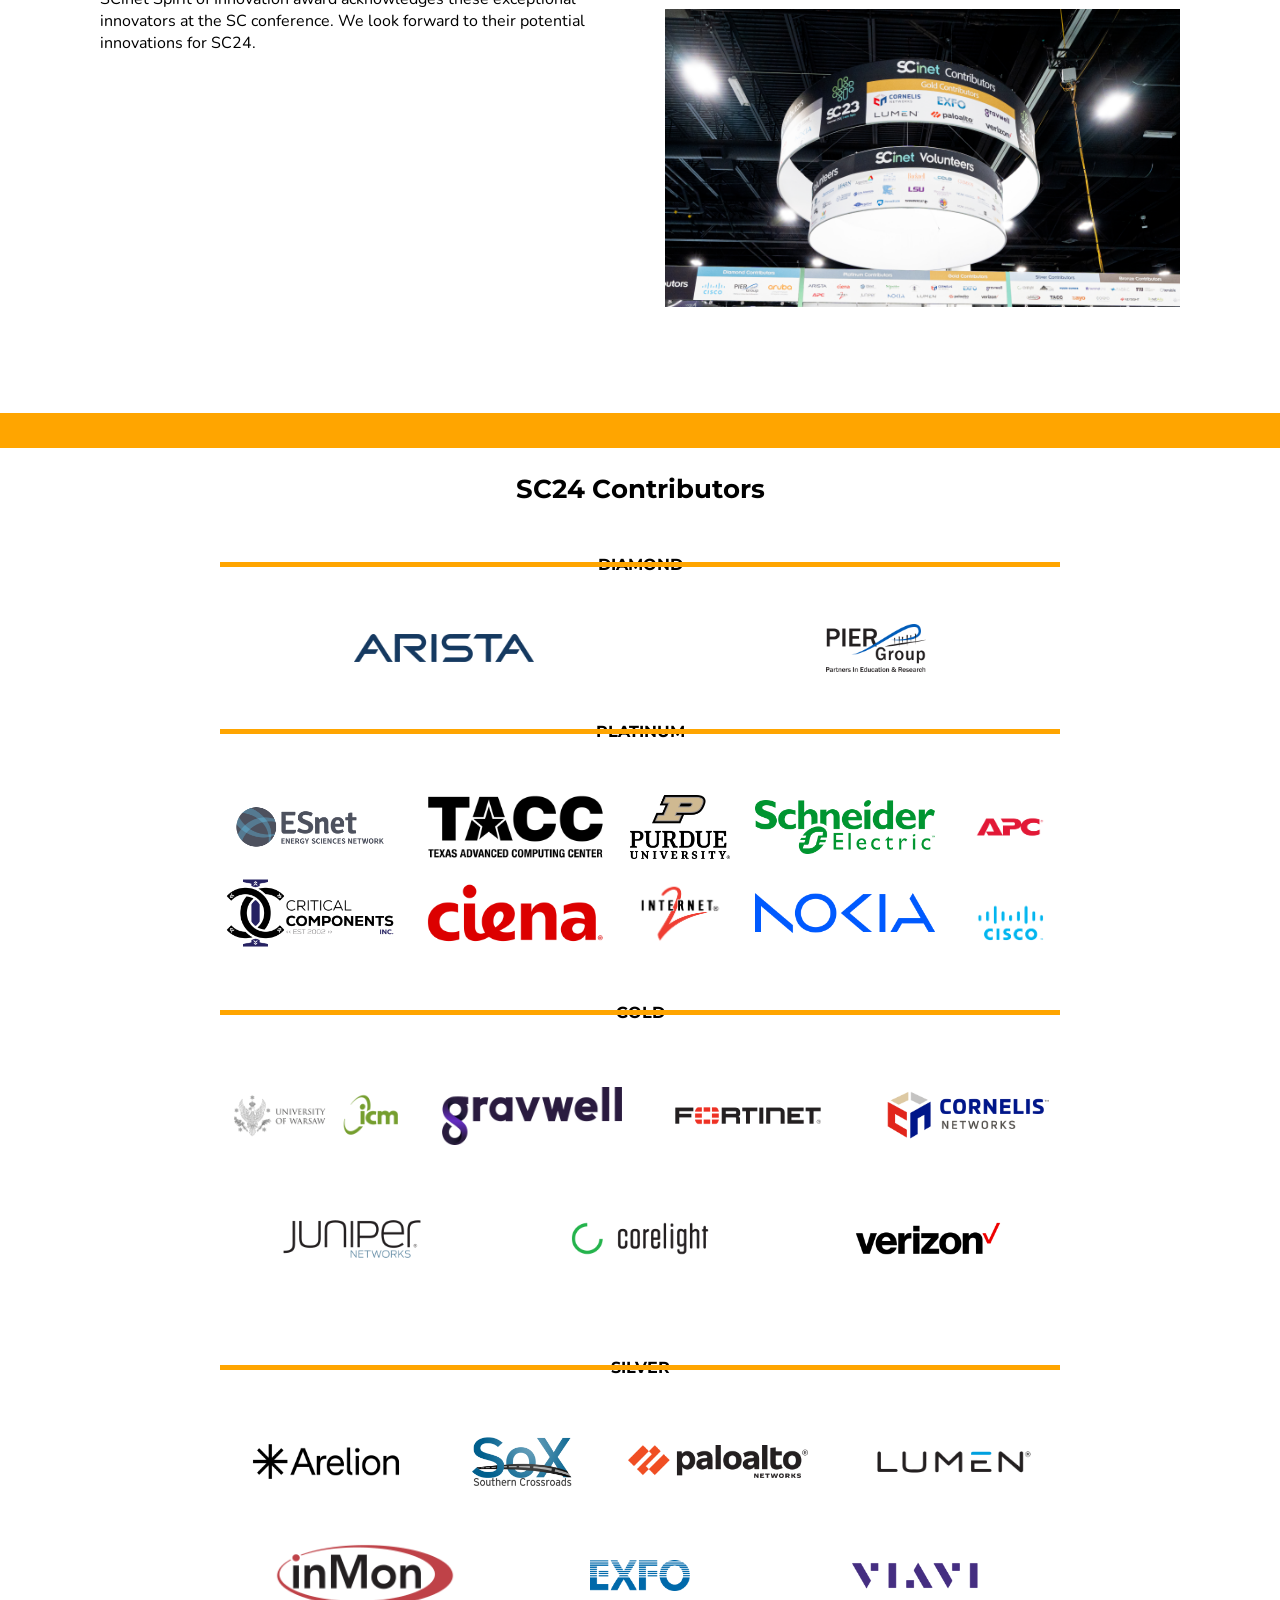
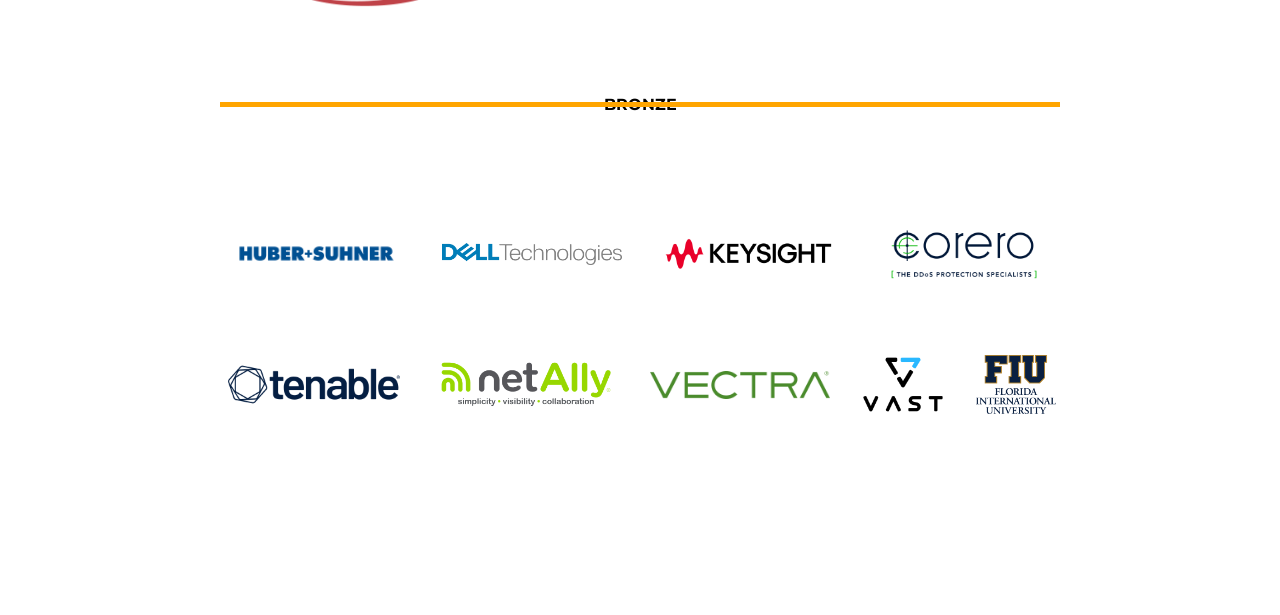
==== commit 3a285556: "fix: pier group logo size" ====
--- a/public/index.html
+++ b/public/index.html
@@ -114,7 +114,7 @@
 						 class="logo-grid__cell--large"
 						 alt="Arista">
 				<img src="./img/logo/pier-group.png"
-						 class="logo-grid__cell--large"
+						 class="logo-grid__cell--medium"
 						 alt="Pier Group">
 				</div>
 			</section>
--- a/public/styles.css
+++ b/public/styles.css
@@ -1,11 +1,12 @@
 :root {
 	/* Color */
 	--color-text: #000;
-	--color-bg: #fff;
+	--color-bkgd: #fff;
 	--color-main-bold-txt: #812927;
-	--color-header-bg: #FFF1F1;
+	--color-header-bkgd: #FFF1F1;
 	--color-callout-txt: #000;
-	--color-callout-bg: rgba(227, 146, 61, 0.2);
+	--color-callout-bkgd: rgba(227, 146, 61, 0.2);
+	--color-footer-border: orange;
 
 	/* Font */
 	--font-family-heading:
@@ -22,7 +23,7 @@
 	--logo-grid-col-gap: 25px;
 	--logo-grid-cell-width: 150px;
 	--logo-grid-large-cell-width: 180px;
-	--logo-grid-medium-cell-width: 95px;
+	--logo-grid-medium-cell-width: 100px;
 	--logo-grid-small-cell-width: 80px;
 }
 @media (max-width: 640px) {
@@ -65,7 +66,7 @@
 body {
 	margin: 0;
 
-	background-color: var(--color-bg);
+	background-color: var(--color-bkgd);
 	color: var(--color-text);
 
 	font-family: var(--font-family-regular);
@@ -95,7 +96,7 @@
 /* Header */
 
 .header {
-	background-color: var(--color-header-bg);
+	background-color: var(--color-header-bkgd);
 	background-image: url("./img/header_bg.png");
 	background-size: cover;
 	background-position: center;
@@ -199,7 +200,7 @@
 /* Callout */
 
 .callout {
-	background: var(--color-callout-bg);
+	background: var(--color-callout-bkgd);
 
 	padding: 30px;
 }
@@ -251,7 +252,8 @@
 /* Footer */
 
 .footer {
-	border-top: 4px solid var(--color-text);
+	border-top: 35px solid var(--color-footer-border);
+	padding-block: 25px 200px;
 }
 .footer__content {
 	max-width: var(--footer-max-width);
@@ -260,13 +262,33 @@
 
 .footer__title {
 	text-align: center;
+	margin-block: unset;
 
 	.footer__content > & {
 		font-size: 2.6rem;
 	}
 	.footer__section > & {
 		text-align: center;
-		margin: 2rem 0;
+		text-transform: uppercase;
+		margin-block: 50px;
+
+		& { position: relative; }
+		&::after {
+			--border-width: 5px;
+
+			position: absolute;
+			top: 50%;
+			margin-top: calc( -1 * var(--border-width) / 2 );
+			z-index: 1;
+
+			content: "";
+			display: block;
+			width: 100%;
+
+			border-top: solid;
+			border-top-width: var(--border-width);
+			border-top-color: var(--color-footer-border);
+		}
 	}
 }
 
@@ -281,8 +303,6 @@
 	align-items: center;
 	row-gap: var(--logo-grid-row-gap);
 	column-gap: var(--logo-grid-col-gap);
-
-	padding-block: 35px;
 }
 .logo-grid > * {
 	flex: 1;
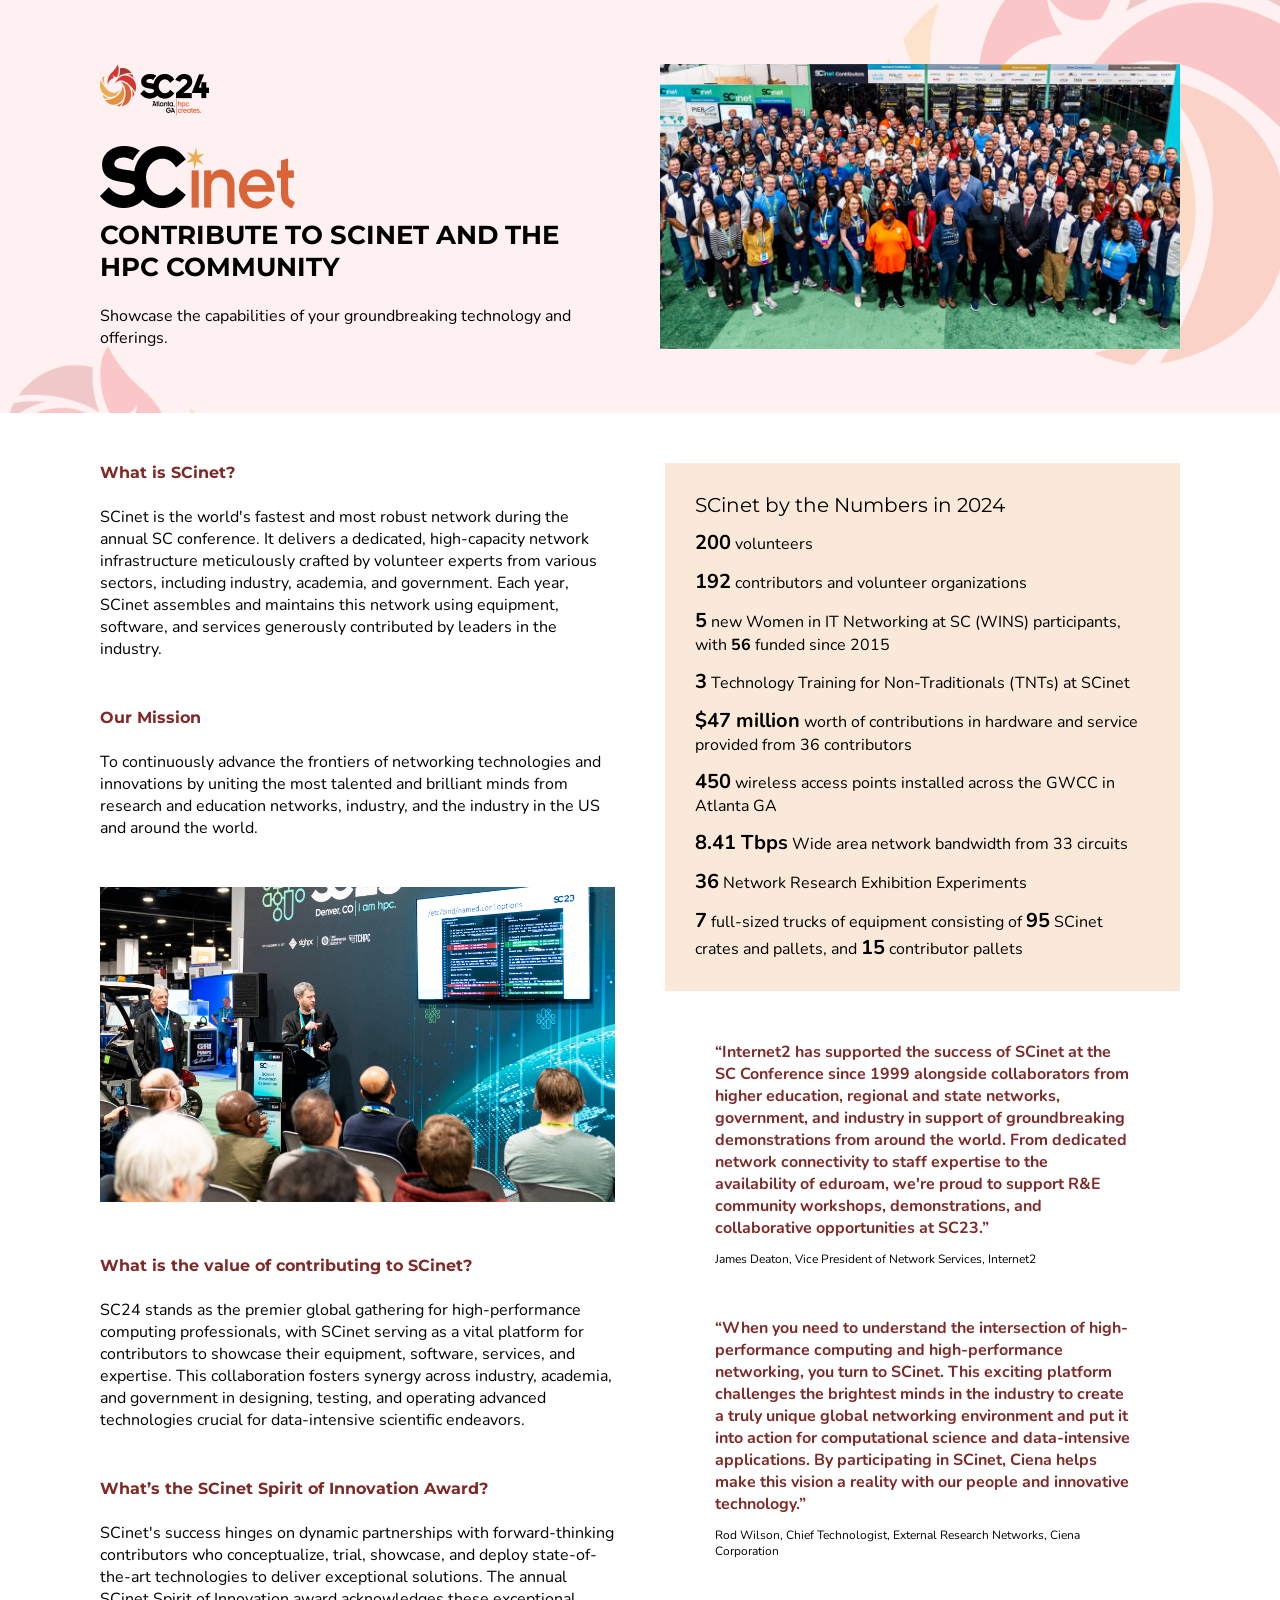
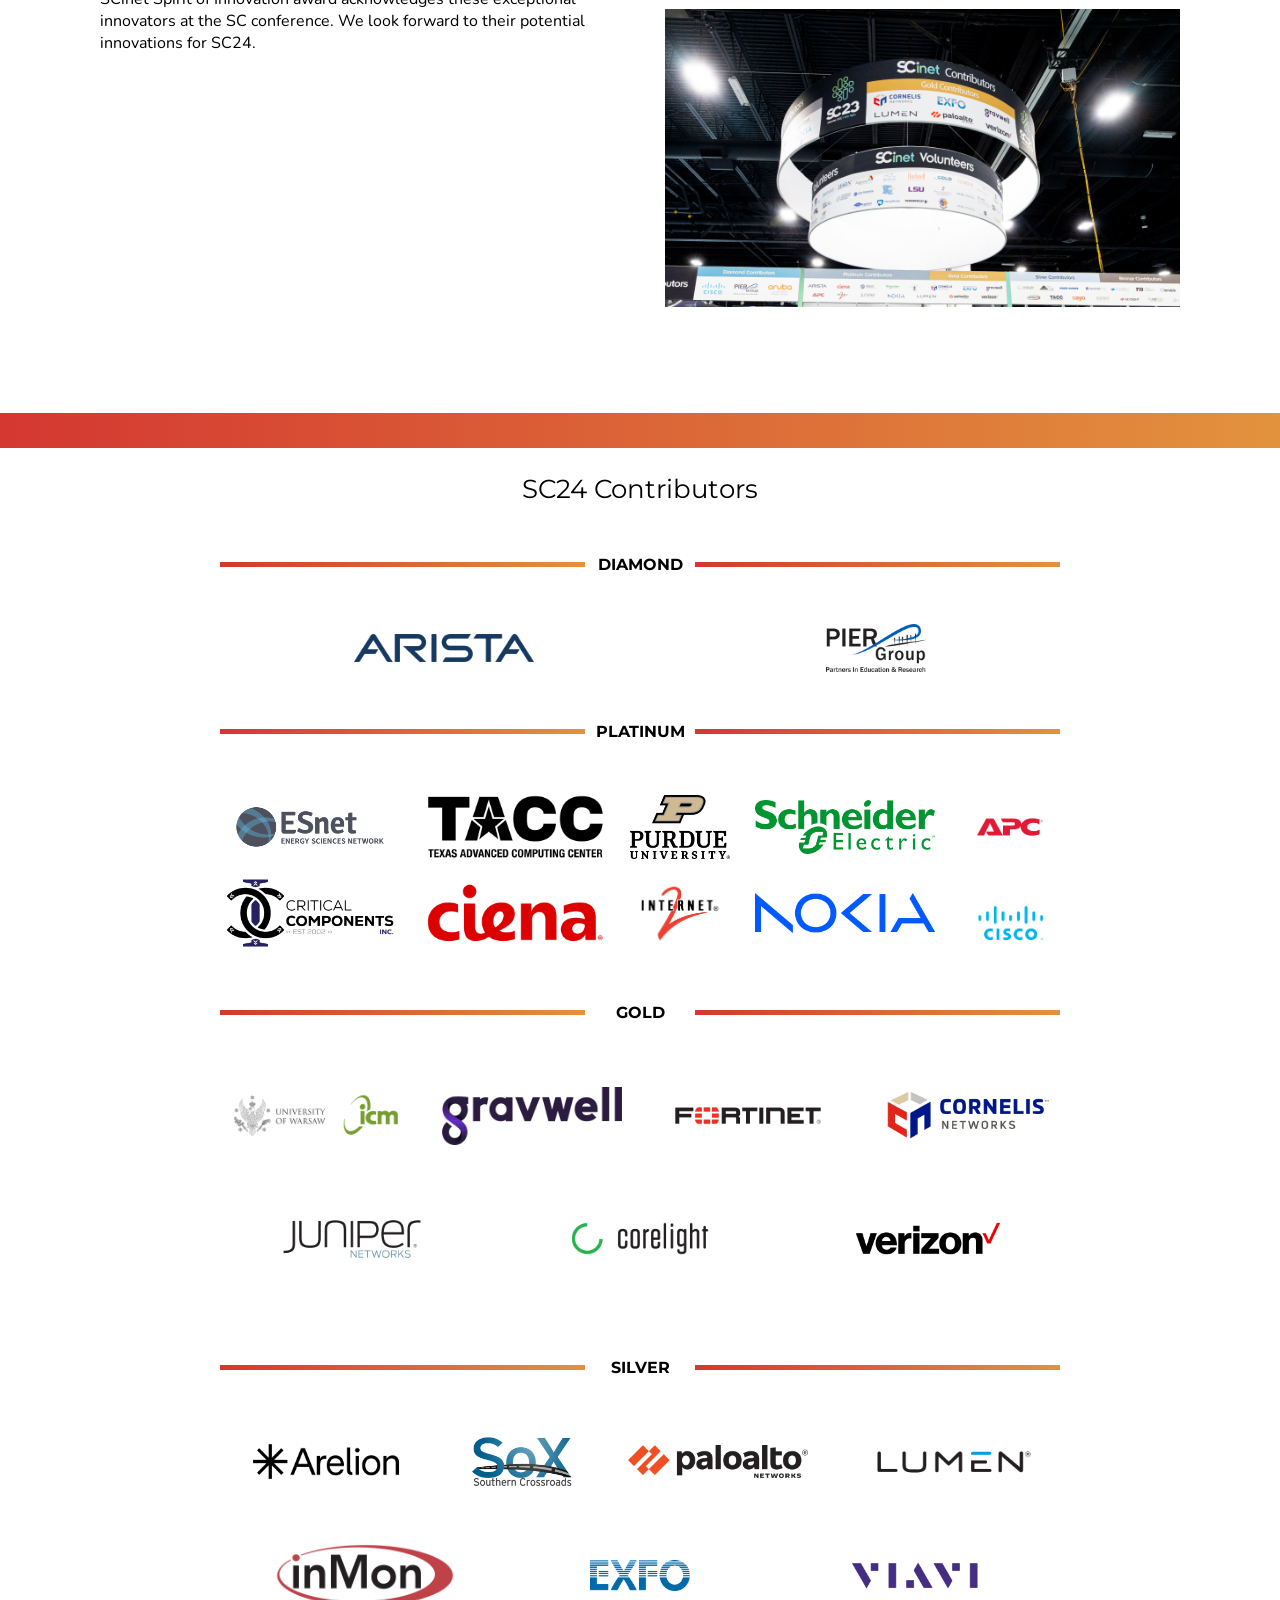
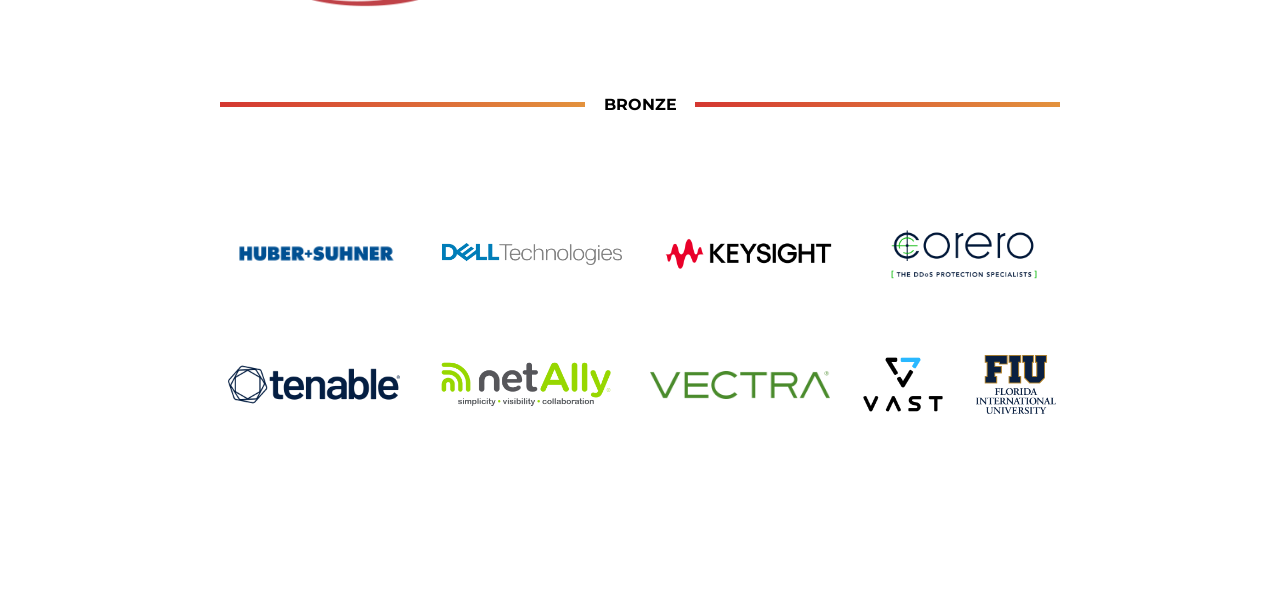
==== commit 7d12de4a: "fix: footer title font weight" ====
--- a/public/index.html
+++ b/public/index.html
@@ -4,7 +4,7 @@
 	<meta charset="UTF-8">
 	<meta name="viewport" content="width=device-width, initial-scale=1.0">
 	<title>SciNet 2024</title>
-	<link href="https://fonts.googleapis.com/css?family=Montserrat|Nunito" rel="stylesheet" crossorigin>
+	<link href="https://fonts.googleapis.com/css?family=Montserrat:400,700|Nunito" rel="stylesheet" crossorigin>
 	<link rel="stylesheet" href="styles.css">
 </head>
 <body>
@@ -108,7 +108,7 @@
 
 			<h3 class="footer__title">SC24 Contributors</h2>
 			<section class="footer__section">
-				<h4 class="footer__title">Diamond</h4>
+				<h4 class="footer__title border-title">Diamond</h4>
 				<div class="logo-grid">
 				<img src="./img/logo/arista.png"
 						 class="logo-grid__cell--large"
@@ -120,7 +120,7 @@
 			</section>
 
 			<section class="footer__section">
-				<h4 class="footer__title">Platinum</h4>
+				<h4 class="footer__title border-title">Platinum</h4>
 				<div class="logo-grid">
 				<img src="./img/logo/esnet.png"
 						 class="logo-grid__cell--large"
@@ -156,7 +156,7 @@
 			</section>
 
 			<section class="footer__section">
-				<h4 class="footer__title">Gold</h4>
+				<h4 class="footer__title border-title">Gold</h4>
 				<div class="logo-grid">
 				<img src="./img/logo/university-of-warsaw-and-icm.png"
 						 class="logo-grid__cell--large"
@@ -183,7 +183,7 @@
 			</section>
 
 			<section class="footer__section">
-				<h4 class="footer__title">Silver</h4>
+				<h4 class="footer__title border-title">Silver</h4>
 				<div class="logo-grid">
 				<img src="./img/logo/arelion.png"
 						 class="logo-grid__cell--large"
@@ -210,7 +210,7 @@
 			</section>
 
 			<section class="footer__section">
-				<h4 class="footer__title">Bronze</h4>
+				<h4 class="footer__title border-title">Bronze</h4>
 				<div class="logo-grid">
 				<img src="./img/logo/huber-suhner.png"
 						 class="logo-grid__cell--large"
--- a/public/styles.css
+++ b/public/styles.css
@@ -6,7 +6,9 @@
 	--color-header-bkgd: #FFF1F1;
 	--color-callout-txt: #000;
 	--color-callout-bkgd: rgba(227, 146, 61, 0.2);
-	--color-footer-border: orange;
+	--color-footer-border: #DC6537; /* fallback for `…-image` */
+	--color-footer-border-image:
+		linear-gradient(90deg, #D43731, #E3923D) 1;
 
 	/* Font */
 	--font-family-heading:
@@ -253,6 +255,8 @@
 
 .footer {
 	border-top: 35px solid var(--color-footer-border);
+	border-image: var(--color-footer-border-image);
+
 	padding-block: 25px 200px;
 }
 .footer__content {
@@ -263,33 +267,40 @@
 .footer__title {
 	text-align: center;
 	margin-block: unset;
-
-	.footer__content > & {
-		font-size: 2.6rem;
-	}
-	.footer__section > & {
-		text-align: center;
-		text-transform: uppercase;
-		margin-block: 50px;
-
-		& { position: relative; }
-		&::after {
-			--border-width: 5px;
-
-			position: absolute;
-			top: 50%;
-			margin-top: calc( -1 * var(--border-width) / 2 );
-			z-index: 1;
-
-			content: "";
-			display: block;
-			width: 100%;
-
-			border-top: solid;
-			border-top-width: var(--border-width);
-			border-top-color: var(--color-footer-border);
-		}
-	}
+}
+.footer__content > .footer__title {
+	font-size: 2.6rem;
+	font-weight: normal;
+}
+.footer__section > .footer__title {
+	text-align: center;
+	text-transform: uppercase;
+	margin-block: 50px;
+}
+
+.footer__section > .footer__title {
+	--border-width: 5px;
+	--border-gap: 5ch;
+
+	position: relative;
+
+	&::after,
+	&::before {
+		position: absolute;
+		top: 50%;
+		margin-top: calc( -1 * var(--border-width) / 2 );
+		z-index: -1;
+
+		content: "";
+		display: block;
+		width: calc( 50% - var(--border-gap) );
+
+		border-top:
+			var(--border-width) solid var(--color-footer-border);
+		border-image: var(--color-footer-border-image);
+	}
+	&::after { right: 0; }
+	&::before { left: 0; }
 }
 
 
